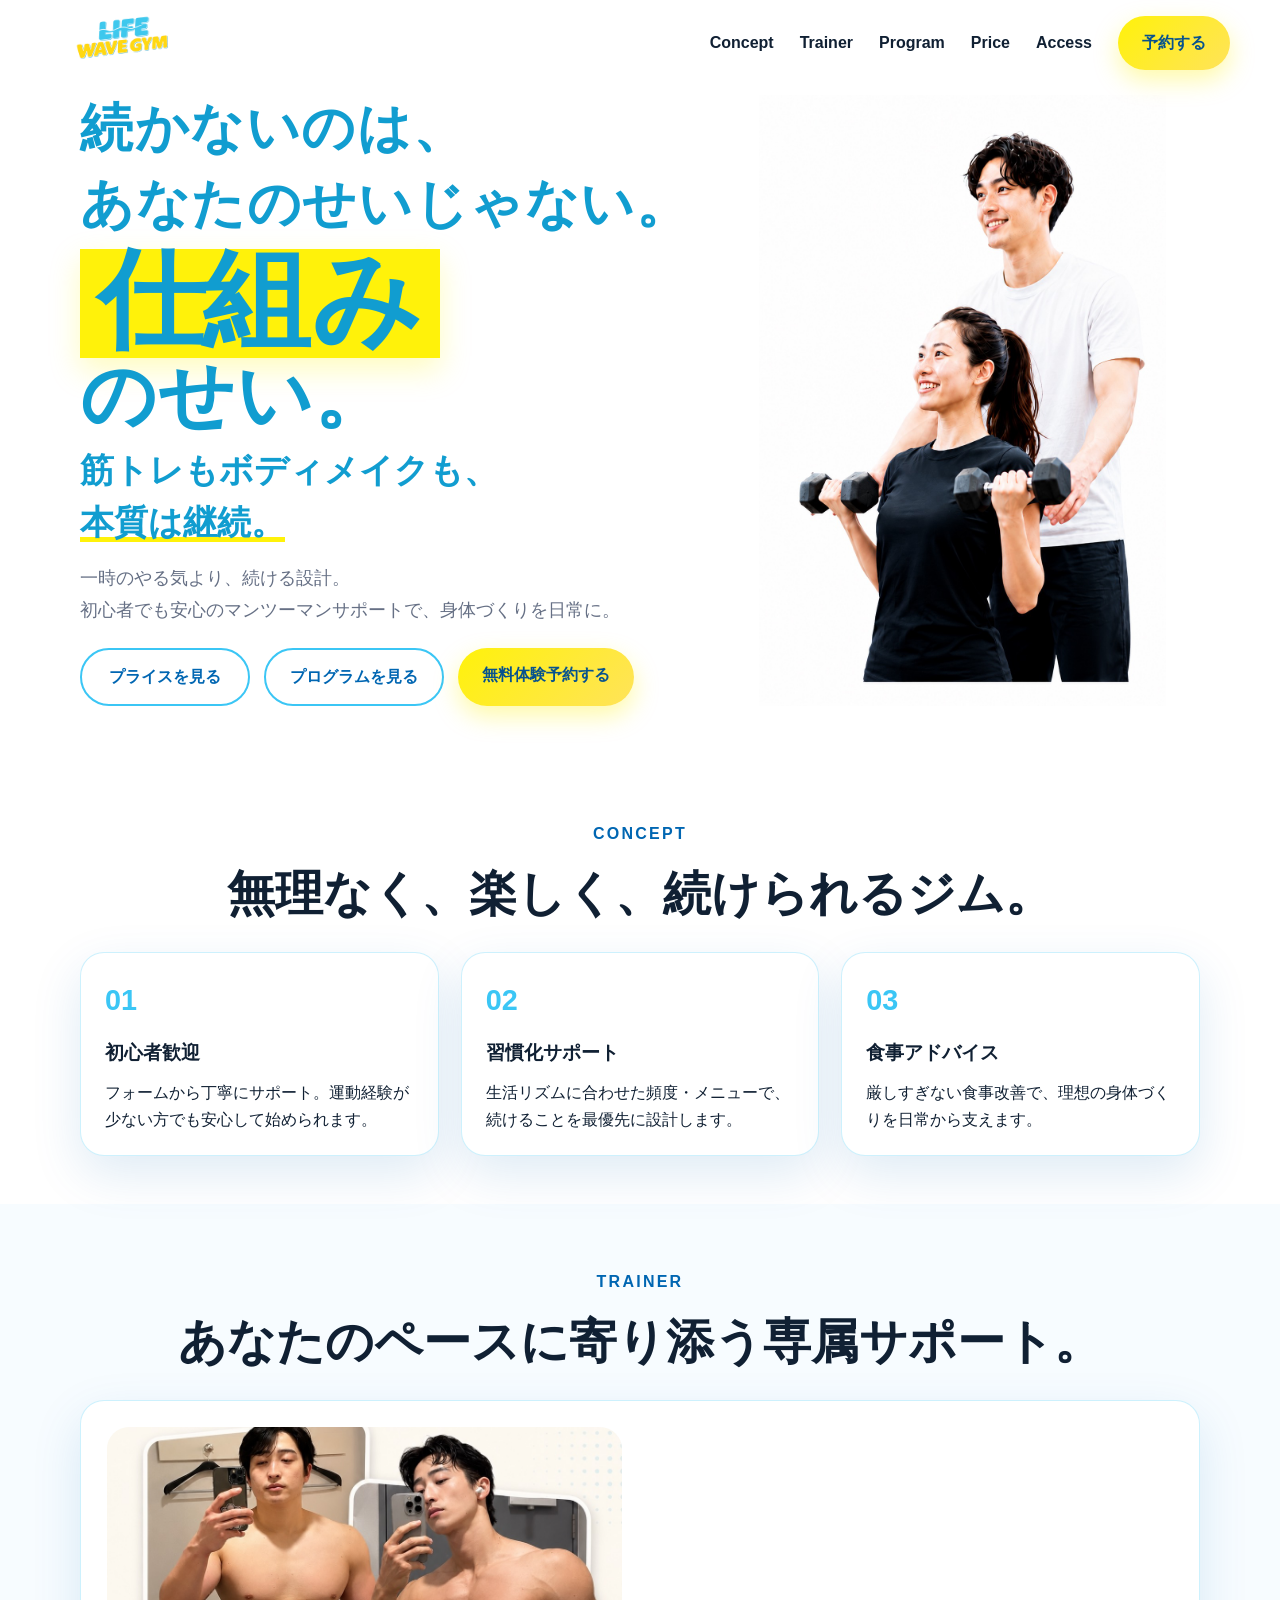
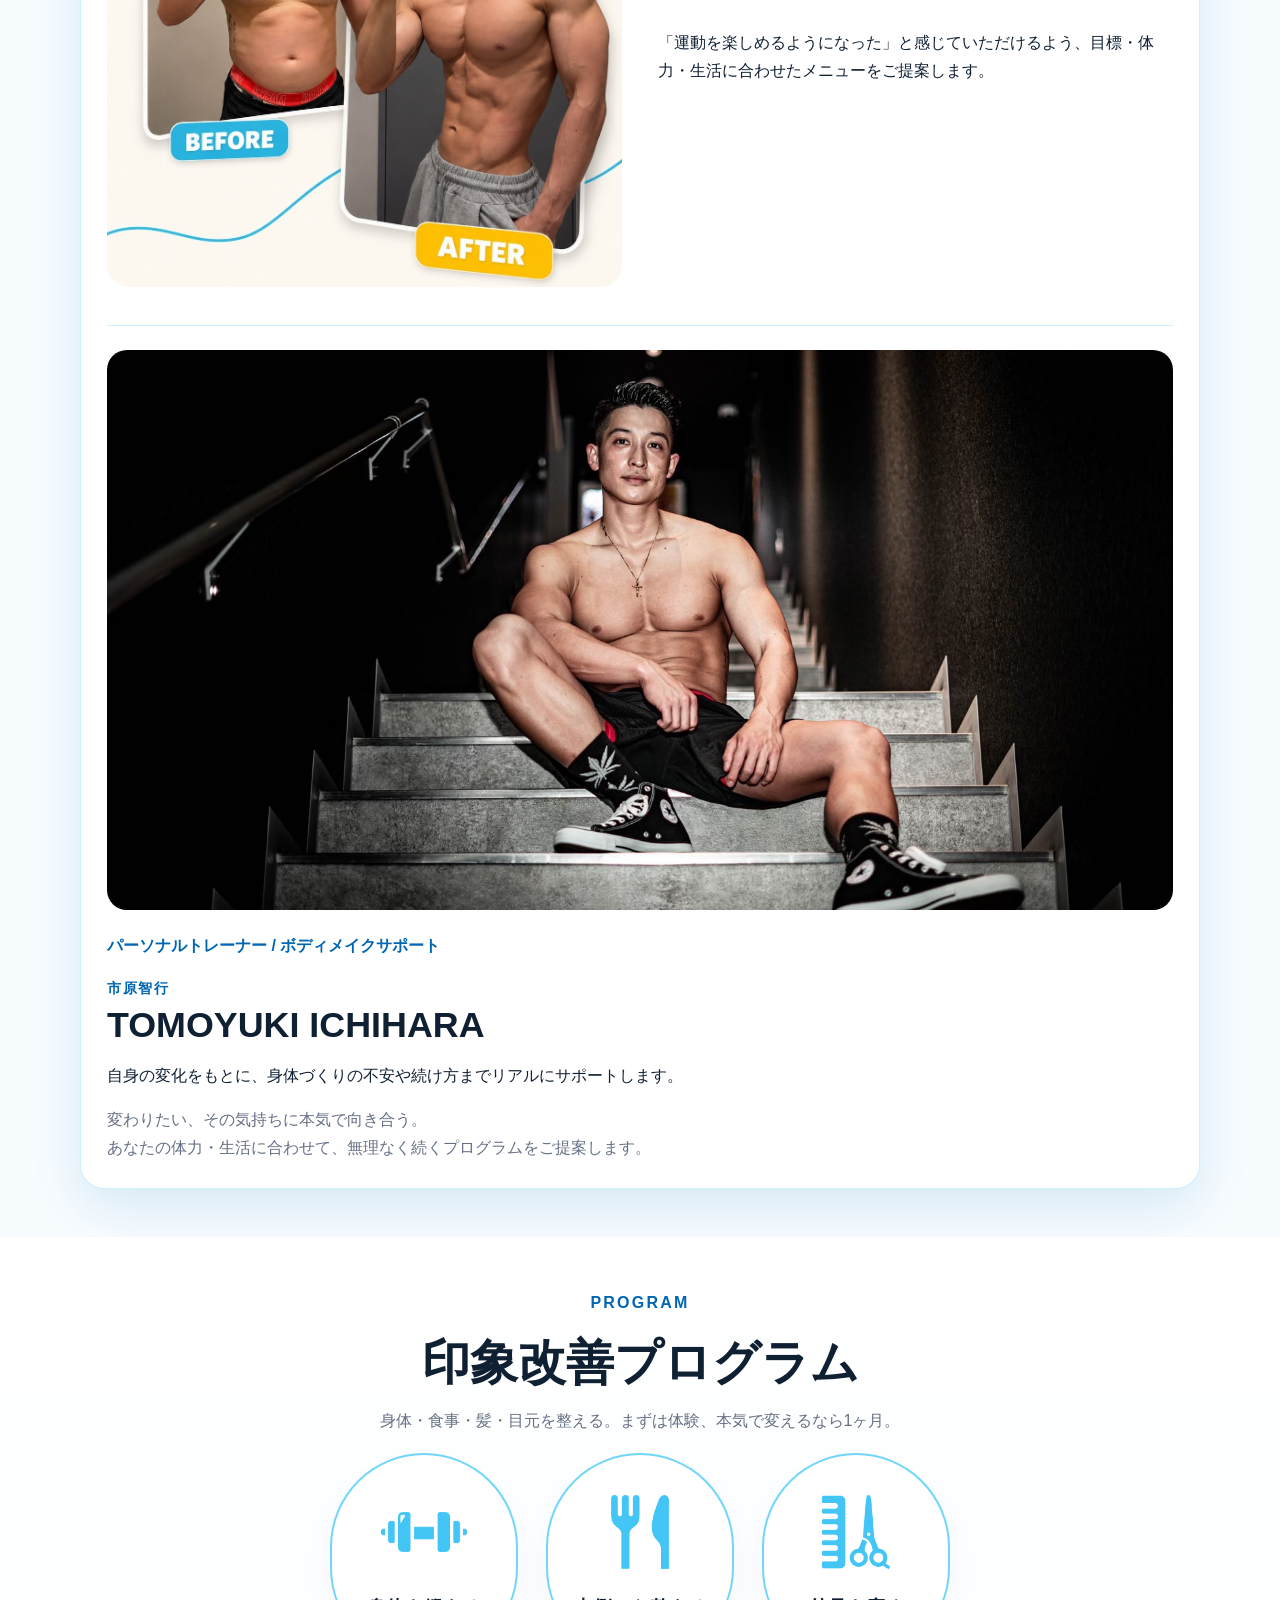
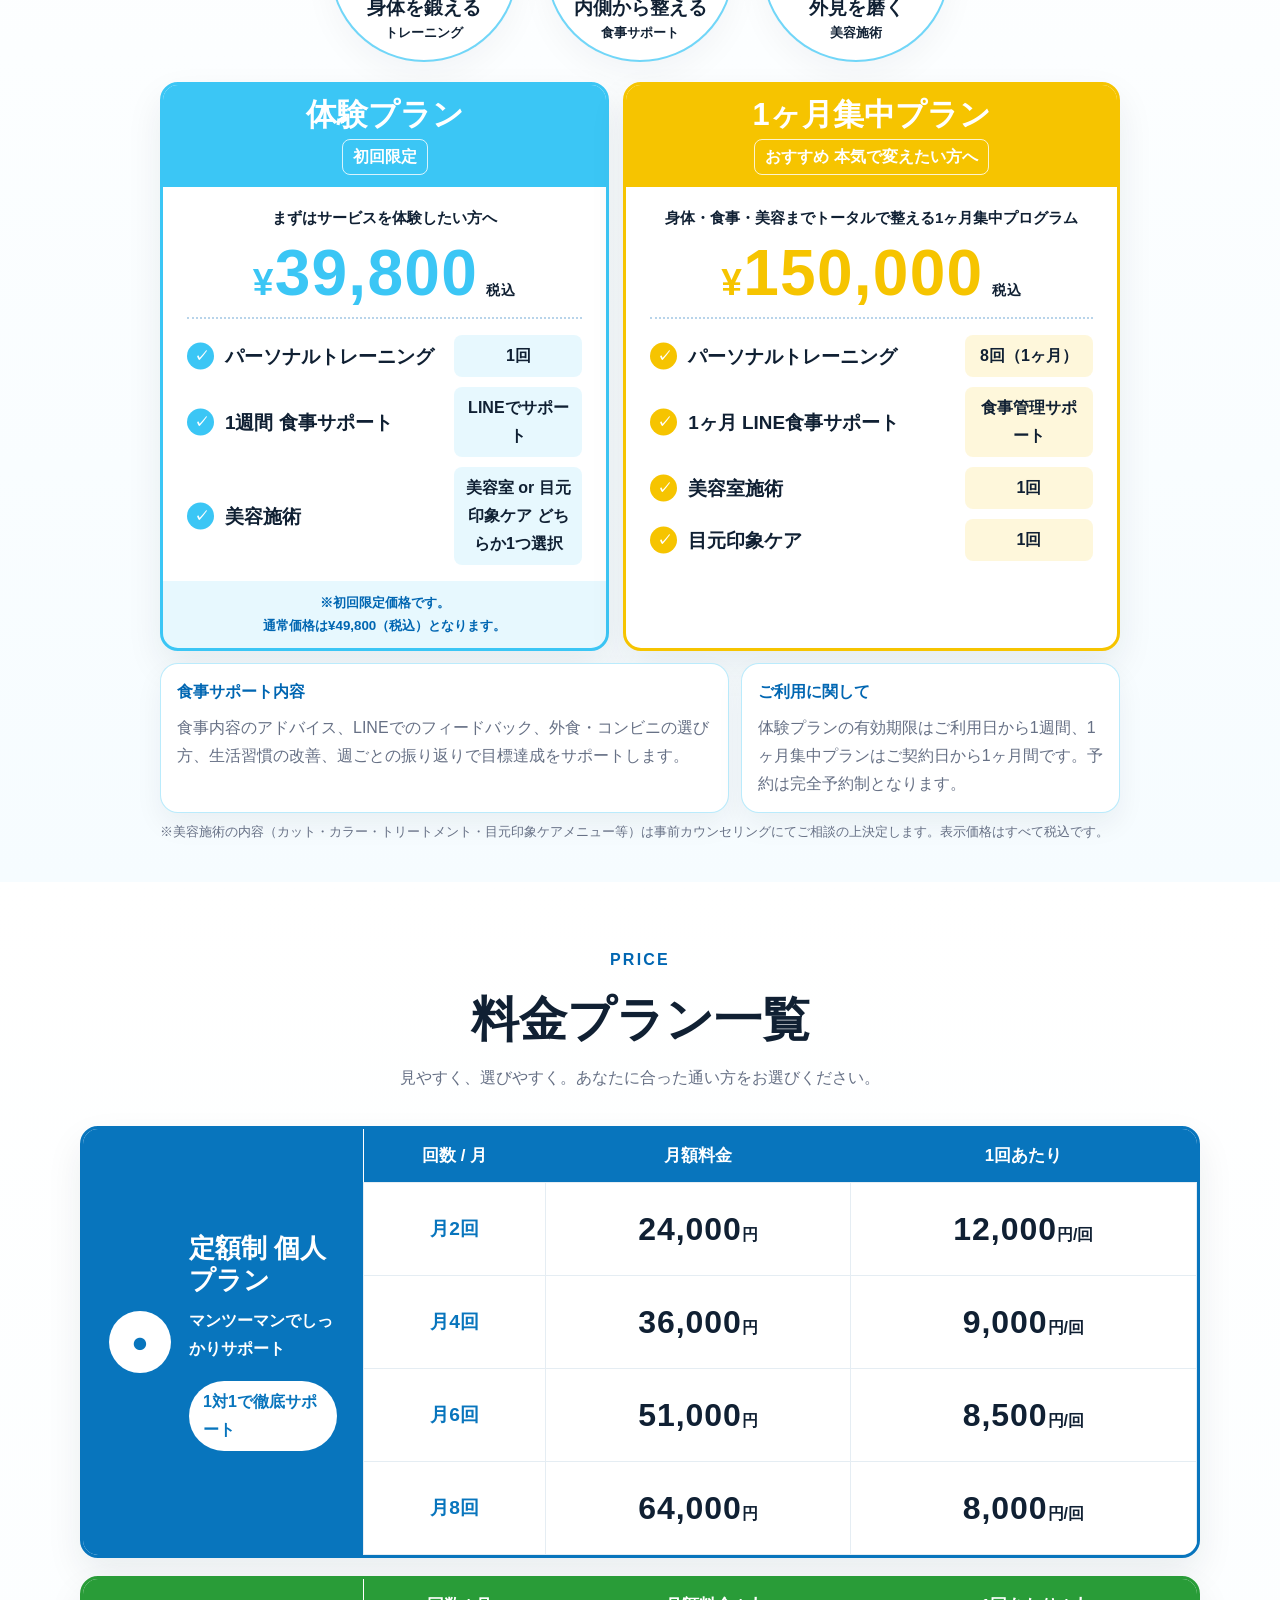
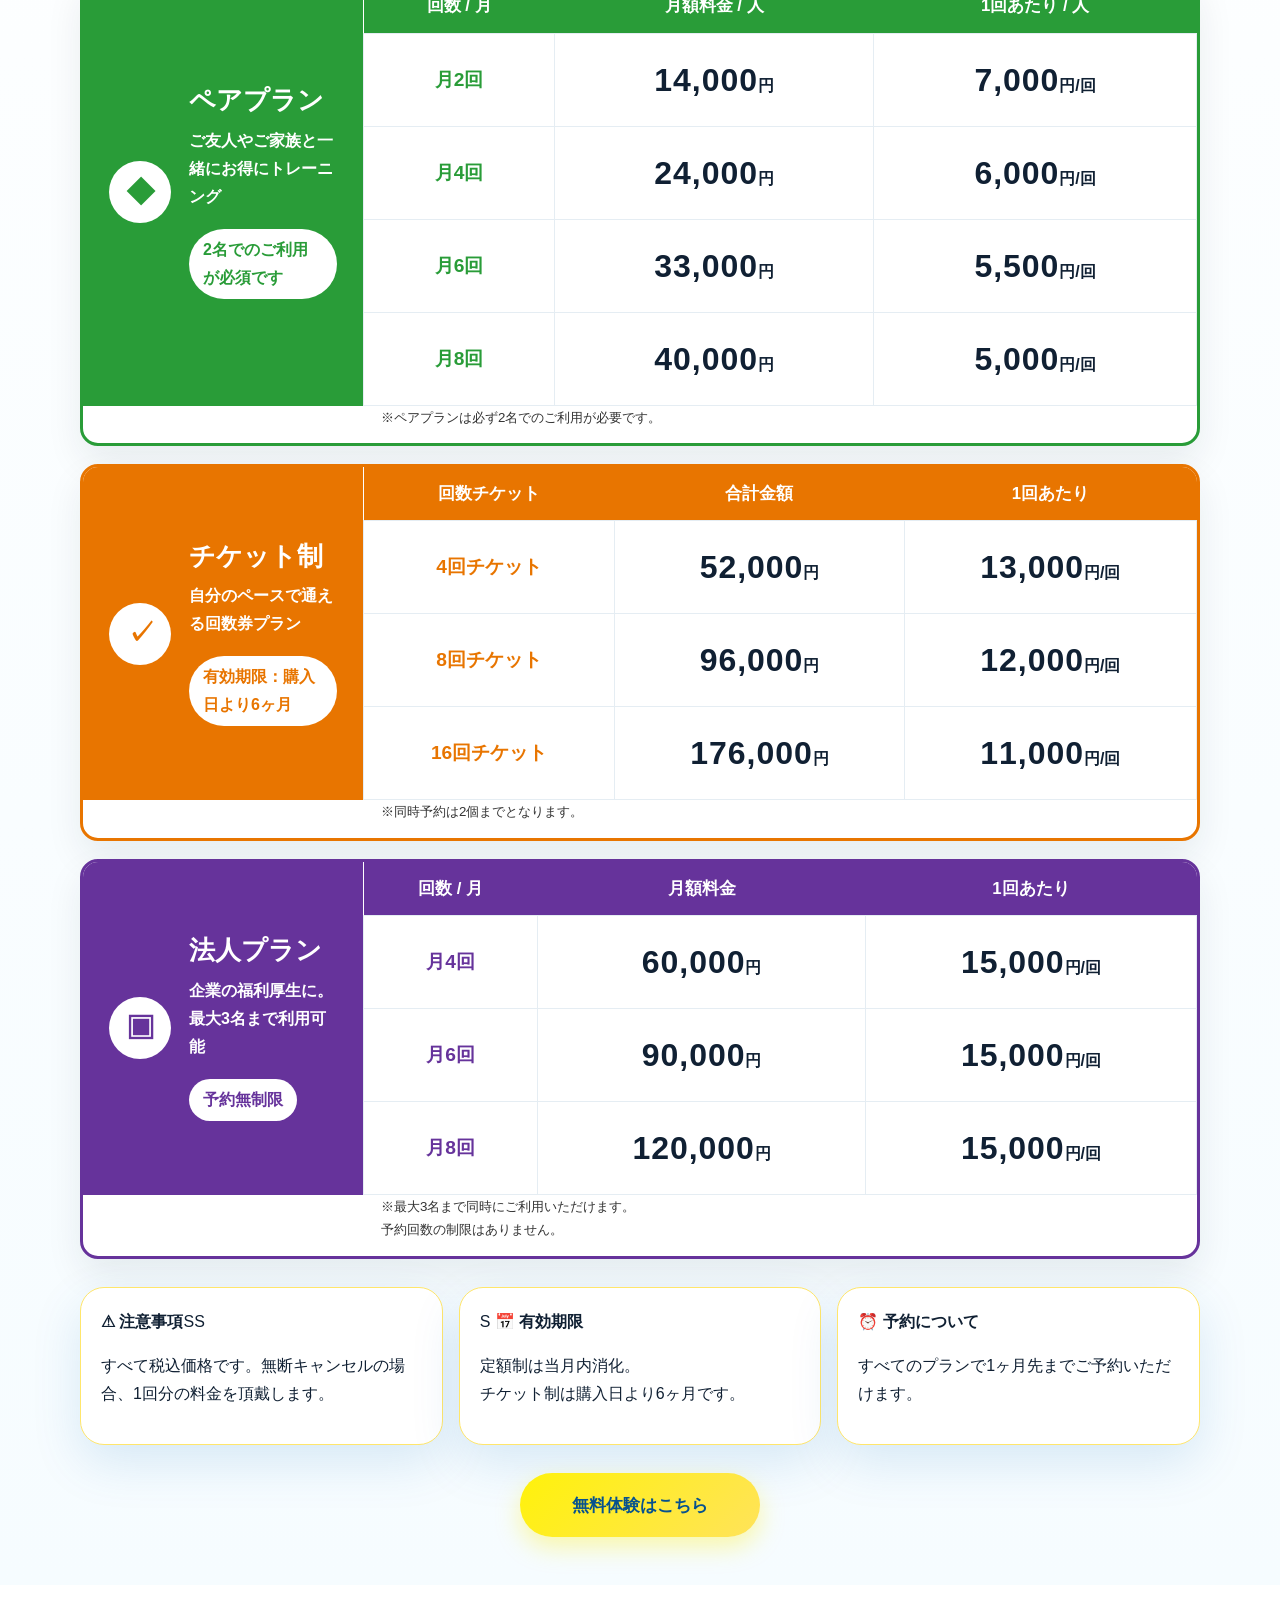
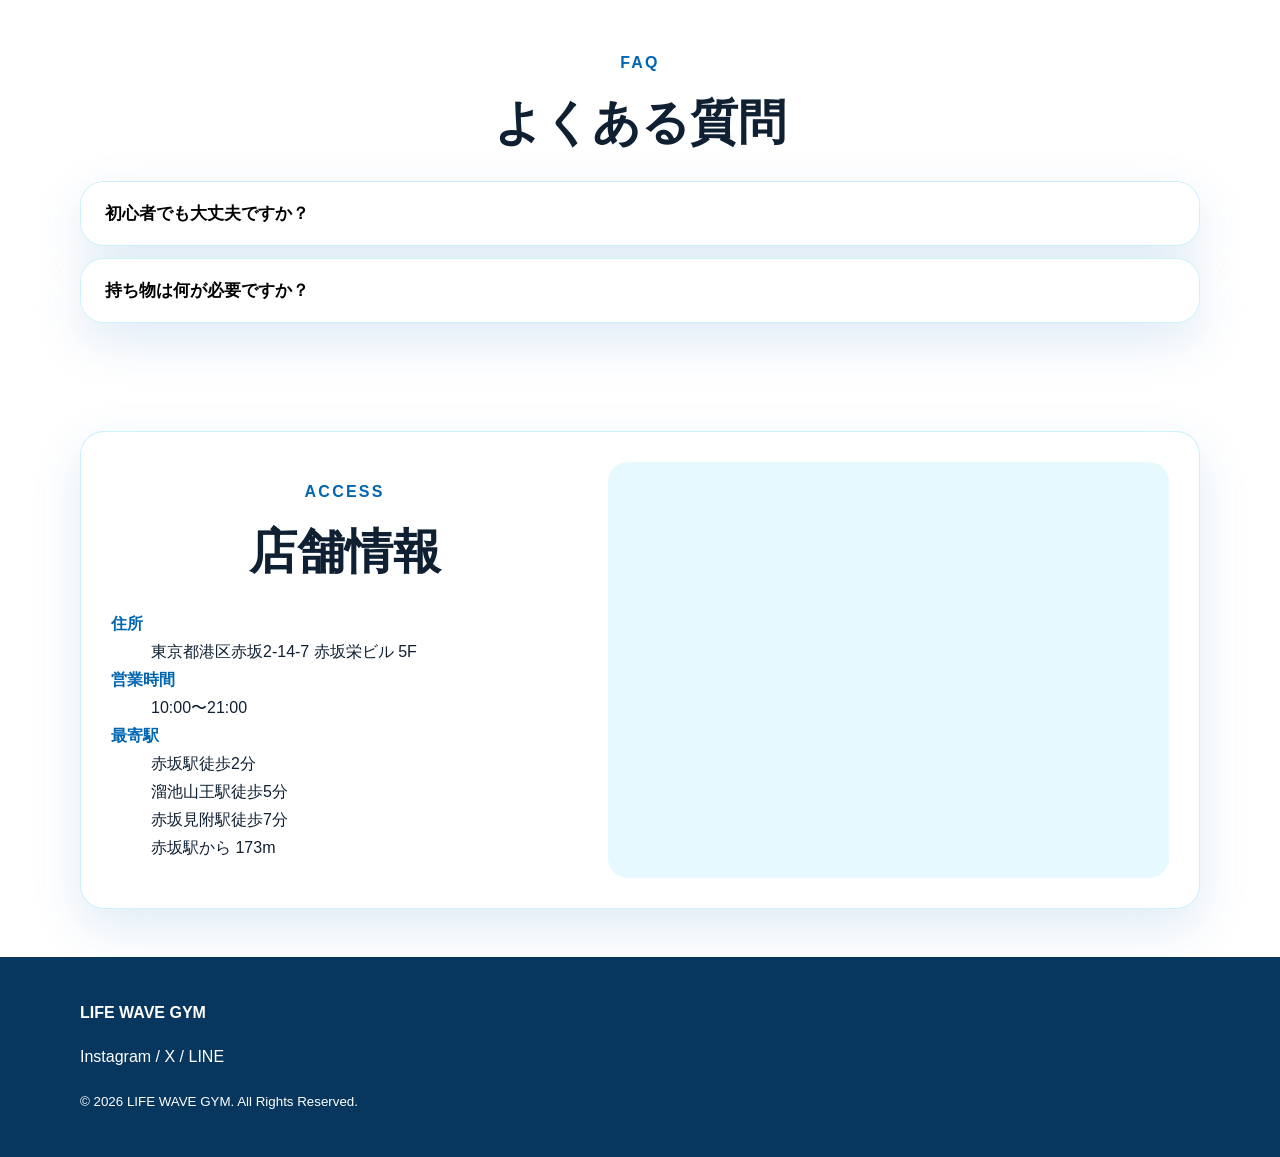
==== index.html @ c65f2ac8 "Add files via upload" ====
<!doctype html>
<html lang="ja">
  <head>
    <meta charset="UTF-8" />
    <meta name="viewport" content="width=device-width, initial-scale=1.0" />
    <title>LIFE WAVE GYM | 赤坂の完全個室パーソナルジム</title>
    <meta
      name="description"
      content="初心者歓迎。習慣化と食事サポートで理想の身体づくりを支える赤坂の完全個室パーソナルジム。"
    />
    <link rel="icon" type="image/png" href="logo1.png?v=2" />
    <link rel="apple-touch-icon" href="logo1.png?v=2" />
    <link rel="stylesheet" href="style.css" />
  </head>
  <body>
    <header class="site-header" id="top">
      <div class="header-inner">
        <a href="#top" class="logo" aria-label="LIFE WAVE GYM トップへ">
          <img src="logo1.png" alt="LIFE WAVE GYM" />
        </a>
        <button
          class="menu-toggle"
          aria-label="メニューを開く"
          aria-expanded="false"
        >
          <span></span><span></span><span></span>
        </button>
        <nav class="global-nav">
          <a href="#concept">Concept</a>
          <a href="#trainer">Trainer</a>
          <a href="#program">Program</a>
          <a href="#price">Price</a>
          <a href="#access">Access</a>
          <a href="#reserve" class="nav-cta">予約する</a>
        </nav>
      </div>
    </header>

    <main>
      <section class="hero section-reveal">
        <div class="container hero-stage">
          <div class="hero-copy">
            <p class="hero-kicker">
              <span>続かないのは、</span><span>あなたのせいじゃない。</span>
            </p>
            <h1 class="hero-message">
              <span class="hero-highlight">仕組み</span>
              <span class="hero-blame">のせい。</span>
            </h1>
            <p class="hero-subcopy">
              <span>筋トレもボディメイクも、</span><span>本質は継続。</span>
            </p>
            <p class="lead">
              一時のやる気より、続ける設計。<br />初心者でも安心のマンツーマンサポートで、身体づくりを日常に。
            </p>
            <div class="hero-actions">
              <a href="#price" class="btn ghost">プライスを見る</a>
              <a href="#program" class="btn ghost">プログラムを見る</a>
              <a href="#reserve" class="btn primary">無料体験予約する</a>
            </div>
          </div>
          <div class="hero-visual">
            <img
              class="hero-person"
              src="hero-trainer.jpg"
              alt="LIFE WAVE GYM トレーニングイメージ"
            />
          </div>
        </div>
      </section>

      <section id="concept" class="section section-reveal">
        <div class="container">
          <p class="section-label">Concept</p>
          <h2>無理なく、楽しく、続けられるジム。</h2>
          <div class="concept-cards">
            <article>
              <span>01</span>
              <h3>初心者歓迎</h3>
              <p>
                フォームから丁寧にサポート。運動経験が少ない方でも安心して始められます。
              </p>
            </article>
            <article>
              <span>02</span>
              <h3>習慣化サポート</h3>
              <p>
                生活リズムに合わせた頻度・メニューで、続けることを最優先に設計します。
              </p>
            </article>
            <article>
              <span>03</span>
              <h3>食事アドバイス</h3>
              <p>
                厳しすぎない食事改善で、理想の身体づくりを日常から支えます。
              </p>
            </article>
          </div>
        </div>
      </section>

      <section id="trainer" class="section section-reveal trainer-section">
        <div class="container">
          <p class="section-label">Trainer</p>
          <h2>あなたのペースに寄り添う専属サポート。</h2>
        </div>
        <div class="container trainer-grid">
          <div class="trainer-image">
            <img src="TOMO1.jpg" alt="TOMOYUKI ICHIHARA ビフォーアフター" />
          </div>
          <div class="trainer-copy">
            <p>
              「運動を楽しめるようになった」と感じていただけるよう、目標・体力・生活に合わせたメニューをご提案します。
            </p>
          </div>
          <div class="trainer-result">
            <div>
              <img src="trainer1.JPG" alt="トレーナー写真" />
              <p class="role">パーソナルトレーナー / ボディメイクサポート</p>
              <p class="trainer-name-ja">市原智行</p>
              <h3>TOMOYUKI ICHIHARA</h3>
              <p>
                自身の変化をもとに、身体づくりの不安や続け方までリアルにサポートします。
              </p>
              <p>
                変わりたい、その気持ちに本気で向き合う。<br />
                あなたの体力・生活に合わせて、無理なく続くプログラムをご提案します。
              </p>
            </div>
          </div>
        </div>
      </section>

      <section id="program" class="section program-section section-reveal">
        <div class="container">
          <p class="section-label">Program</p>
          <h2>印象改善プログラム</h2>
          <p class="price-lead">
            身体・食事・髪・目元を整える。まずは体験、本気で変えるなら1ヶ月。
          </p>

          <div class="program-focus">
            <article>
              <img
                class="dumbbell-icon"
                src="ダンベルのアイコン素材 2.png"
                alt=""
                aria-hidden="true"
              />
              <span>身体を鍛える</span>
              <p>トレーニング</p>
            </article>
            <article>
              <img
                src="フォークとナイフのお食事アイコン素材.png"
                alt=""
                aria-hidden="true"
              />
              <span>内側から整える</span>
              <p>食事サポート</p>
            </article>
            <article>
              <img src="ヘアサロンアイコン2.png" alt="" aria-hidden="true" />
              <span>外見を磨く</span>
              <p>美容施術</p>
            </article>
          </div>

          <div class="program-plans">
            <article class="program-plan trial">
              <div class="program-head">
                <div>
                  <h3>体験プラン</h3>
                  <p>初回限定</p>
                </div>
              </div>
              <div class="program-body">
                <p class="program-copy">まずはサービスを体験したい方へ</p>
                <div class="program-price">
                  <span>¥</span>39,800<small>税込</small>
                </div>
                <div class="program-items">
                  <div><b>パーソナルトレーニング</b><span>1回</span></div>
                  <div>
                    <b>1週間 食事サポート</b><span>LINEでサポート</span>
                  </div>
                  <div>
                    <b>美容施術</b
                    ><span>美容室 or 目元印象ケア どちらか1つ選択</span>
                  </div>
                </div>
              </div>
              <small
                >※初回限定価格です。<br />通常価格は¥49,800（税込）となります。</small
              >
            </article>

            <article class="program-plan intensive">
              <div class="program-head">
                <div>
                  <h3>1ヶ月集中プラン</h3>
                  <p>おすすめ 本気で変えたい方へ</p>
                </div>
              </div>
              <div class="program-body">
                <p class="program-copy">
                  身体・食事・美容までトータルで整える1ヶ月集中プログラム
                </p>
                <div class="program-price">
                  <span>¥</span>150,000<small>税込</small>
                </div>
                <div class="program-items">
                  <div>
                    <b>パーソナルトレーニング</b><span>8回（1ヶ月）</span>
                  </div>
                  <div>
                    <b>1ヶ月 LINE食事サポート</b><span>食事管理サポート</span>
                  </div>
                  <div><b>美容室施術</b><span>1回</span></div>
                  <div><b>目元印象ケア</b><span>1回</span></div>
                </div>
              </div>
            </article>
          </div>

          <div class="program-info">
            <div>
              <b>食事サポート内容</b>
              <p>
                食事内容のアドバイス、LINEでのフィードバック、外食・コンビニの選び方、生活習慣の改善、週ごとの振り返りで目標達成をサポートします。
              </p>
            </div>
            <div>
              <b>ご利用に関して</b>
              <p>
                体験プランの有効期限はご利用日から1週間、1ヶ月集中プランはご契約日から1ヶ月間です。予約は完全予約制となります。
              </p>
            </div>
          </div>
          <p class="program-note">
            ※美容施術の内容（カット・カラー・トリートメント・目元印象ケアメニュー等）は事前カウンセリングにてご相談の上決定します。表示価格はすべて税込です。
          </p>
        </div>
      </section>

      <section id="price" class="section price-section section-reveal">
        <div class="container">
          <p class="section-label">Price</p>
          <h2>料金プラン一覧</h2>
          <p class="price-lead">
            見やすく、選びやすく。あなたに合った通い方をお選びください。
          </p>

          <div class="price-list">
            <article class="plan blue">
              <div class="plan-head">
                <div class="plan-icon">●</div>
                <div>
                  <h3>定額制 個人プラン</h3>
                  <p>マンツーマンでしっかりサポート</p>
                  <span>1対1で徹底サポート</span>
                </div>
              </div>
              <table>
                <thead>
                  <tr>
                    <th>回数 / 月</th>
                    <th>月額料金</th>
                    <th>1回あたり</th>
                  </tr>
                </thead>
                <tbody>
                  <tr>
                    <td>月2回</td>
                    <td><strong>24,000</strong>円</td>
                    <td><strong>12,000</strong>円/回</td>
                  </tr>
                  <tr>
                    <td>月4回</td>
                    <td><strong>36,000</strong>円</td>
                    <td><strong>9,000</strong>円/回</td>
                  </tr>
                  <tr>
                    <td>月6回</td>
                    <td><strong>51,000</strong>円</td>
                    <td><strong>8,500</strong>円/回</td>
                  </tr>
                  <tr>
                    <td>月8回</td>
                    <td><strong>64,000</strong>円</td>
                    <td><strong>8,000</strong>円/回</td>
                  </tr>
                </tbody>
              </table>
            </article>
            <article class="plan green">
              <div class="plan-head">
                <div class="plan-icon">◆</div>
                <div>
                  <h3>ペアプラン</h3>
                  <p>ご友人やご家族と一緒にお得にトレーニング</p>
                  <span>2名でのご利用が必須です</span>
                </div>
              </div>
              <table>
                <thead>
                  <tr>
                    <th>回数 / 月</th>
                    <th>月額料金 / 人</th>
                    <th>1回あたり / 人</th>
                  </tr>
                </thead>
                <tbody>
                  <tr>
                    <td>月2回</td>
                    <td><strong>14,000</strong>円</td>
                    <td><strong>7,000</strong>円/回</td>
                  </tr>
                  <tr>
                    <td>月4回</td>
                    <td><strong>24,000</strong>円</td>
                    <td><strong>6,000</strong>円/回</td>
                  </tr>
                  <tr>
                    <td>月6回</td>
                    <td><strong>33,000</strong>円</td>
                    <td><strong>5,500</strong>円/回</td>
                  </tr>
                  <tr>
                    <td>月8回</td>
                    <td><strong>40,000</strong>円</td>
                    <td><strong>5,000</strong>円/回</td>
                  </tr>
                </tbody>
              </table>
              <small>※ペアプランは必ず2名でのご利用が必要です。</small>
            </article>
            <article class="plan orange">
              <div class="plan-head">
                <div class="plan-icon">✓</div>
                <div>
                  <h3>チケット制</h3>
                  <p>自分のペースで通える回数券プラン</p>
                  <span>有効期限：購入日より6ヶ月</span>
                </div>
              </div>
              <table>
                <thead>
                  <tr>
                    <th>回数チケット</th>
                    <th>合計金額</th>
                    <th>1回あたり</th>
                  </tr>
                </thead>
                <tbody>
                  <tr>
                    <td>4回チケット</td>
                    <td><strong>52,000</strong>円</td>
                    <td><strong>13,000</strong>円/回</td>
                  </tr>
                  <tr>
                    <td>8回チケット</td>
                    <td><strong>96,000</strong>円</td>
                    <td><strong>12,000</strong>円/回</td>
                  </tr>
                  <tr>
                    <td>16回チケット</td>
                    <td><strong>176,000</strong>円</td>
                    <td><strong>11,000</strong>円/回</td>
                  </tr>
                </tbody>
              </table>
              <small>※同時予約は2個までとなります。</small>
            </article>
            <article class="plan purple">
              <div class="plan-head">
                <div class="plan-icon">▣</div>
                <div>
                  <h3>法人プラン</h3>
                  <p>企業の福利厚生に。最大3名まで利用可能</p>
                  <span>予約無制限</span>
                </div>
              </div>
              <table>
                <thead>
                  <tr>
                    <th>回数 / 月</th>
                    <th>月額料金</th>
                    <th>1回あたり</th>
                  </tr>
                </thead>
                <tbody>
                  <tr>
                    <td>月4回</td>
                    <td><strong>60,000</strong>円</td>
                    <td><strong>15,000</strong>円/回</td>
                  </tr>
                  <tr>
                    <td>月6回</td>
                    <td><strong>90,000</strong>円</td>
                    <td><strong>15,000</strong>円/回</td>
                  </tr>
                  <tr>
                    <td>月8回</td>
                    <td><strong>120,000</strong>円</td>
                    <td><strong>15,000</strong>円/回</td>
                  </tr>
                </tbody>
              </table>
              <small>※最大3名まで同時にご利用いただけます。</br>予約回数の制限はありません。</small>
            </article>
          </div>

          <div class="notice-grid">
            <div>
              <b>⚠ 注意事項</b>SS
              <p>
                すべて税込価格です。無断キャンセルの場合、1回分の料金を頂戴します。
              </p>
            </div>
            <div>S
              <b>📅 有効期限</b>
              <p>定額制は当月内消化。<br />チケット制は購入日より6ヶ月です。</p>
            </div>
            <div>
              <b>⏰ 予約について</b>
              <p>すべてのプランで1ヶ月先までご予約いただけます。</p>
            </div>
          </div>
          <div id="reserve" class="center">
            <a href="#access" class="btn primary">無料体験はこちら</a>
          </div>
        </div>
      </section>

      <section class="section faq-section section-reveal">
        <div class="container">
          <p class="section-label">FAQ</p>
          <h2>よくある質問</h2>
          <div class="faq">
            <button>初心者でも大丈夫ですか？</button>
            <div>
              <p>はい。フォームや負荷を一人ひとりに合わせて調整します。</p>
            </div>
          </div>
          <div class="faq">
            <button>持ち物は何が必要ですか？</button>
            <div><p>動きやすい服装、タオル、お飲み物をご用意ください。</p></div>
          </div>
        </div>
      </section>

      <section id="access" class="section section-reveal">
        <div class="container access-grid">
          <div>
            <p class="section-label">Access</p>
            <h2>店舗情報</h2>
            <dl>
              <dt>住所</dt>
              <dd>東京都港区赤坂2-14-7 赤坂栄ビル 5F</dd>
              <dt>営業時間</dt>
              <dd>10:00〜21:00</dd>
              <dt>最寄駅</dt>
              <dd>赤坂駅徒歩2分</dd>
              <dd>溜池山王駅徒歩5分</dd>
              <dd>赤坂見附駅徒歩7分</dd>
              <dd>赤坂駅から 173m</dd>
            </dl>
          </div>
          <div class="map-placeholder">
            <iframe src="https://www.google.com/maps/embed?pb=!1m18!1m12!1m3!1d751.5767515831155!2d139.7375887352862!3d35.67226301967648!2m3!1f0!2f0!3f0!3m2!1i1024!2i768!4f13.1!3m3!1m2!1s0x60188b86dc31ec11%3A0x131687f2ec29ad5c!2z44CSMTA3LTAwNTIg5p2x5Lqs6YO95riv5Yy66LWk5Z2C77yS5LiB55uu77yR77yUIOi1pOWdguaghOODk-ODqyA1Zg!5e0!3m2!1sja!2sjp!4v1779012416733!5m2!1sja!2sjp" width="600" height="450" style="border:0;" allowfullscreen="" loading="lazy" referrerpolicy="no-referrer-when-downgrade" title="LIFE WAVE GYM Google Map"></iframe>
          </div>
        </div>
      </section>
    </main>

    <a href="#reserve" class="fixed-reserve">予約する</a>
    <footer>
      <div class="container">
        <strong>LIFE WAVE GYM</strong>
        <p>Instagram / X / LINE</p>
        <small>© 2026 LIFE WAVE GYM. All Rights Reserved.</small>
      </div>
    </footer>
    <script src="script.js"></script>
  </body>
</html>
---- style.css ----
:root {
  --blue: #3bc6f5;
  --deep: #0066b2;
  --yellow: #fff20a;
  --text: #102033;
  --muted: #667085;
  --bg: #f7fcff;
  --radius: 24px;
  --shadow: 0 18px 50px rgba(0, 102, 178, .13);
}

* {
  box-sizing: border-box;
}

html {
  scroll-behavior: smooth;
}

body {
  margin: 0;
  font-family: -apple-system, BlinkMacSystemFont, "Segoe UI", sans-serif;
  color: var(--text);
  background: #fff;
  line-height: 1.75;
}

a {
  color: inherit;
  text-decoration: none;
}

img {
  max-width: 100%;
  display: block;
}

.container {
  width: min(1120px, 92%);
  margin: auto;
}

.site-header {
  position: sticky;
  top: 0;
  z-index: 50;
  background: rgba(255, 255, 255, .88);
  backdrop-filter: blur(16px);
  transition: .3s;
}

.site-header.scrolled {
  box-shadow: 0 10px 30px rgba(16, 32, 51, .12);
}

.header-inner {
  height: 86px;
  width: min(1180px, 94%);
  margin: auto;
  display: flex;
  align-items: center;
  justify-content: space-between;
}

.logo img {
  width: 150px;
  height: 300px;
  object-fit: contain;
}

.global-nav {
  display: flex;
  gap: 26px;
  align-items: center;
  font-weight: 800;
}

.nav-cta,
.btn {
  border-radius: 999px;
  padding: 13px 24px;
  font-weight: 900;
}

.nav-cta,
.btn.primary {
  background: linear-gradient(135deg, var(--yellow), #ffe35a);
  color: #07528e;
  box-shadow: 0 10px 25px rgba(255, 242, 10, .35);
}

.btn.ghost {
  border: 2px solid var(--blue);
  color: var(--deep);
  background: #fff;
}

.menu-toggle {
  display: none;
  background: none;
  border: 0;
  width: 42px;
}

.menu-toggle span {
  display: block;
  height: 3px;
  background: var(--deep);
  margin: 7px 0;
  border-radius: 3px;
}

.hero {
  position: relative;
  overflow: hidden;
  min-height: calc(84svh - 86px);
  padding: clamp(4px, 1vh, 14px) 0 clamp(6px, 1.2vh, 16px);
  background: #fff;
}

.hero-stage {
  position: relative;
  display: grid;
  align-items: center;
  min-height: min(420px, calc(84svh - 126px));
}

.hero-copy {
  position: relative;
  z-index: 3;
  width: min(860px, 72%);
}

.hero-visual {
  position: absolute;
  inset: 0 max(-8vw, -96px) 0 auto;
  z-index: 1;
  display: grid;
  align-self: stretch;
  place-items: center;
  width: min(52vw, 720px);
  min-height: 100%;
  pointer-events: none;
}

.hero-person {
  width: 100%;
  height: 100%;
  min-height: min(410px, calc(84svh - 126px));
  object-fit: contain;
  object-position: center;
  border-radius: 0 0 0 90px;
  filter: none;
  opacity: 0;
  transform: translateX(28px) scale(1.02);
  animation: heroPhotoIn 1.05s cubic-bezier(.16, 1, .3, 1) .2s forwards;
}

.hero-kicker {
  display: grid;
  gap: .18em;
  margin: 0 0 12px;
  color: #119dd0;
  font-size: clamp(2.25rem, 4.15vw, 4.55rem);
  line-height: 1.25;
  font-weight: 900;
  letter-spacing: .03em;
}

.hero-kicker span,
.hero-message > span,
.hero-subcopy span,
.hero .lead,
.hero-actions {
  opacity: 0;
  transform: translateY(24px);
  animation: textFloatIn .72s cubic-bezier(.16, 1, .3, 1) forwards;
}

.hero-kicker span:nth-child(1) {
  animation-delay: .08s;
}

.hero-kicker span:nth-child(2) {
  animation-delay: .22s;
  white-space: nowrap;
}

.hero-message {
  display: grid;
  gap: .04em;
  margin: 0 0 18px;
  color: #119dd0;
  font-size: clamp(4.4rem, 8.4vw, 9rem);
  line-height: .9;
  font-weight: 900;
  letter-spacing: .01em;
}

.hero-message > span {
  display: block;
}

.hero-message > span:nth-child(1) {
  animation-delay: .38s;
}

.hero-message > span:nth-child(2) {
  animation-delay: .52s;
}

.hero-blame {
  font-size: .7em;
}

.hero-highlight {
  width: max-content;
  padding: .02em .16em .09em;
  background: var(--yellow);
  transform: skewX(-4deg) translateY(24px);
  box-shadow: 0 12px 28px rgba(255, 242, 10, .26);
  animation-name: highlightFloatIn;
}

.hero-highlight::first-letter {
  letter-spacing: -.03em;
}

.hero-subcopy {
  display: grid;
  gap: .18em;
  margin: 0 0 16px;
  color: #119dd0;
  font-size: clamp(1.45rem, 2.65vw, 2.25rem);
  line-height: 1.35;
  font-weight: 900;
}

.hero-subcopy span:nth-child(1) {
  animation-delay: .66s;
}

.hero-subcopy span:nth-child(2) {
  animation-delay: .78s;
  text-decoration: underline;
  text-decoration-color: var(--yellow);
  text-decoration-thickness: .14em;
  text-underline-offset: .08em;
}

.eyebrow,
.section-label {
  font-weight: 900;
  color: var(--deep);
  letter-spacing: .14em;
  text-transform: uppercase;
}

.hero .eyebrow {
  margin: 0 0 10px;
  color: var(--deep);
  text-shadow: none;
}

.hero h1:not(.hero-message) {
  font-size: clamp(34px, 3.2vw, 46px);
  line-height: 1.12;
  margin: 10px 0 20px;
}

.lead {
  font-size: 1.15rem;
  color: var(--muted);
}

.hero .lead {
  width: min(660px, 100%);
  margin: 0;
  color: var(--muted);
  text-shadow: none;
  animation-delay: .9s;
}

.hero-actions {
  display: flex;
  gap: 14px;
  flex-wrap: wrap;
  margin-top: 22px;
  animation-delay: 1s;
}

.hero-actions .btn {
  min-width: 170px;
  text-align: center;
}

.section {
  padding: 48px 0;
}

.section h2 {
  font-size: clamp(30px, 4vw, 48px);
  line-height: 1.25;
  margin: 8px 0 28px;
}

.concept-cards {
  display: grid;
  grid-template-columns: repeat(3, 1fr);
  gap: 22px;
}

.concept-cards article,
.trainer-grid,
.notice-grid > div,
.faq,
.access-grid {
  background: #fff;
  border: 1px solid rgba(59, 198, 245, .25);
  border-radius: var(--radius);
  box-shadow: var(--shadow);
}

.concept-cards article {
  padding: 22px 24px;
}

.concept-cards span {
  color: var(--blue);
  font-weight: 900;
  font-size: 1.8rem;
}

.concept-cards h3 {
  margin: 12px 0 10px;
}

.concept-cards p {
  margin: 0;
  line-height: 1.65;
}

.trainer-section {
  background: var(--bg);
}

.trainer-section > .container:first-child {
  margin-bottom: 18px;
}

.trainer-grid {
  display: grid;
  grid-template-columns: 1fr 1fr;
  gap: 36px;
  align-items: center;
  padding: 26px;
}

.trainer-image img {
  border-radius: 22px;
  width: 100%;
  height: 460px;
  object-fit: cover;
}

.trainer-copy h3 {
  margin: 4px 0 0;
  font-size: clamp(2rem, 4.4vw, 3.8rem);
  line-height: 1.02;
  letter-spacing: .02em;
}

.trainer-result {
  grid-column: 1 / -1;
  display: block;
  margin-top: 2px;
  padding-top: 24px;
  border-top: 1px solid rgba(59, 198, 245, .25);
}

.trainer-result h3 {
  margin: 4px 0 10px;
  font-size: clamp(1.45rem, 2.8vw, 2.25rem);
  line-height: 1.15;
}

.trainer-name-ja {
  margin: 0 0 4px;
  color: var(--deep);
  font-size: .9rem;
  font-weight: 900;
  letter-spacing: .12em;
}

.trainer-result p:last-child {
  margin-bottom: 0;
  color: var(--muted);
}

.trainer-result img {
  width: 100%;
  max-height: 560px;
  object-fit: cover;
  object-position: center;
  border-radius: 20px;
  margin-bottom: 22px;
}

.role {
  font-weight: 800;
  color: var(--deep);
}

.price-section,
.program-section {
  background: linear-gradient(180deg, #fff, #f6fcff);
}

.program-section {
  padding: 36px 0 38px;
}

.price-lead {
  text-align: center;
  color: var(--muted);
  margin-top: -14px;
}

.price-section .section-label,
.price-section h2,
.program-section .section-label,
.program-section h2 {
  text-align: center;
}

#concept .section-label,
#concept h2,
.trainer-section > .container:first-child .section-label,
.trainer-section > .container:first-child h2,
.faq-section .section-label,
.faq-section h2,
#access .section-label,
#access h2 {
  text-align: center;
}

.program-focus {
  display: grid;
  grid-template-columns: repeat(3, 1fr);
  gap: 28px;
  margin: 18px auto 20px;
  max-width: 620px;
}

.program-focus article {
  aspect-ratio: .9 / 1;
  display: grid;
  grid-template-rows: 1fr auto auto;
  place-items: center;
  align-content: center;
  gap: 6px;
  text-align: center;
  padding: 18px 14px;
  border: 2px solid rgba(59, 198, 245, .72);
  border-radius: 999px;
  background: #fff;
  box-shadow: 0 14px 32px rgba(16, 32, 51, .04);
}

.program-focus img {
  width: clamp(54px, 5.8vw, 74px);
  height: clamp(54px, 5.8vw, 74px);
  object-fit: contain;
}

.program-focus .dumbbell-icon {
  width: clamp(64px, 6.7vw, 86px);
  height: clamp(64px, 6.7vw, 86px);
}

.program-focus span {
  color: var(--text);
  font-size: clamp(.98rem, 1.45vw, 1.18rem);
  font-weight: 900;
  line-height: 1.2;
}

.program-focus p {
  margin: 0;
  color: var(--text);
  font-size: clamp(.76rem, .98vw, .88rem);
  font-weight: 800;
  line-height: 1.35;
}

.program-plans {
  display: grid;
  grid-template-columns: .95fr 1.05fr;
  gap: 14px;
  align-items: stretch;
  max-width: 960px;
  margin: 0 auto;
}

.program-plan {
  --program: var(--blue);
  --program-soft: rgba(59, 198, 245, .12);
  overflow: hidden;
  border: 3px solid var(--program);
  border-radius: 18px;
  background: #fff;
  box-shadow: 0 16px 36px rgba(16, 32, 51, .08);
}

.program-plan.intensive {
  --program: #f6c400;
  --program-soft: rgba(246, 196, 0, .14);
}

.program-head {
  min-height: 62px;
  display: flex;
  align-items: center;
  justify-content: center;
  padding: 12px 18px;
  background: var(--program);
  color: #fff;
  text-align: center;
}

.program-head h3 {
  margin: 0;
  font-size: clamp(1.5rem, 2.4vw, 2rem);
  line-height: 1.15;
}

.program-head p {
  display: inline-block;
  margin: 6px 0 0;
  padding: 3px 10px;
  border: 1px solid rgba(255, 255, 255, .8);
  border-radius: 8px;
  font-weight: 900;
}

.program-body {
  padding: 18px 24px 16px;
}

.program-copy {
  margin: 0 0 10px;
  text-align: center;
  font-size: .95rem;
  font-weight: 900;
}

.program-price {
  margin: 0 auto 16px;
  padding-bottom: 12px;
  border-bottom: 2px dotted rgba(0, 102, 178, .28);
  color: var(--program);
  text-align: center;
  font-size: clamp(2.5rem, 5vw, 4rem);
  line-height: 1;
  font-weight: 900;
  letter-spacing: .02em;
}

.program-price span {
  font-size: .58em;
}

.program-price small {
  margin-left: 8px;
  color: var(--text);
  font-size: .22em;
}

.program-items {
  display: grid;
  gap: 10px;
}

.program-items div {
  display: grid;
  grid-template-columns: 1fr minmax(128px, .38fr);
  gap: 12px;
  align-items: center;
}

.program-items b {
  position: relative;
  padding-left: 38px;
  font-size: clamp(.95rem, 1.55vw, 1.18rem);
}

.program-items b::before {
  content: "✓";
  position: absolute;
  left: 0;
  top: 50%;
  width: 27px;
  height: 27px;
  border-radius: 50%;
  background: var(--program);
  color: #fff;
  display: grid;
  place-items: center;
  font-size: .9rem;
  transform: translateY(-50%);
}

.program-items span {
  display: block;
  padding: 7px 10px;
  border-radius: 8px;
  background: var(--program-soft);
  text-align: center;
  font-weight: 900;
}

.program-plan > small {
  display: block;
  padding: 10px 16px;
  background: var(--program-soft);
  color: var(--deep);
  text-align: center;
  font-weight: 800;
}

.program-info {
  display: grid;
  grid-template-columns: 1.35fr .9fr;
  gap: 12px;
  max-width: 960px;
  margin: 12px auto 0;
}

.program-info > div {
  padding: 14px 16px;
  border: 1px solid rgba(59, 198, 245, .35);
  border-radius: 18px;
  background: #fff;
  box-shadow: 0 12px 28px rgba(16, 32, 51, .06);
}

.program-info b {
  color: var(--deep);
  font-size: .98rem;
}

.program-info p,
.program-note {
  margin: 8px 0 0;
  color: var(--muted);
}

.program-note {
  max-width: 960px;
  margin-inline: auto;
  font-size: .82rem;
}

.price-list {
  display: grid;
  gap: 18px;
  margin-top: 34px;
}

.plan {
  display: grid;
  grid-template-columns: 280px 1fr;
  overflow: hidden;
  border: 3px solid var(--plan);
  border-radius: 18px;
  background: #fff;
  box-shadow: 0 16px 36px rgba(16, 32, 51, .08);
}

.plan-head {
  background: var(--plan);
  color: #fff;
  padding: 26px;
  display: flex;
  gap: 18px;
  align-items: center;
}

.plan h3 {
  font-size: 1.65rem;
  line-height: 1.2;
  margin: 0 0 10px;
}

.plan p {
  margin: 0;
  font-weight: 800;
}

.plan span {
  display: inline-block;
  margin-top: 18px;
  background: #fff;
  color: var(--plan);
  padding: 7px 14px;
  border-radius: 999px;
  font-weight: 900;
}

.plan-icon {
  width: 62px;
  height: 62px;
  border-radius: 50%;
  background: #fff;
  color: var(--plan);
  display: grid;
  place-items: center;
  font-weight: 900;
  font-size: 1.8rem;
  flex: 0 0 auto;
}

.plan table {
  width: 100%;
  border-collapse: collapse;
}

.plan th {
  background: var(--plan);
  color: #fff;
  padding: 12px;
  font-size: 1.05rem;
}

.plan td {
  padding: 18px 14px;
  text-align: center;
  border: 1px solid #e5edf3;
  font-weight: 900;
}

.plan td:first-child {
  color: var(--plan);
  font-size: 1.2rem;
}

.plan strong {
  font-size: clamp(1.45rem, 3vw, 2rem);
  letter-spacing: .03em;
}

.plan small {
  grid-column: 2;
  display: block;
  padding: 0 18px 14px;
  color: #333;
}

.blue {
  --plan: #0875bd;
}

.green {
  --plan: #299c38;
}

.orange {
  --plan: #e87500;
}

.purple {
  --plan: #66339b;
}

.notice-grid {
  display: grid;
  grid-template-columns: repeat(3, 1fr);
  gap: 16px;
  margin: 28px 0;
}

.notice-grid > div {
  padding: 20px;
  border-color: #ffe66b;
}

.center {
  text-align: center;
}

#reserve .btn {
  display: inline-flex;
  align-items: center;
  justify-content: center;
  min-width: 240px;
  padding: 17px 34px;
  font-size: 1.08rem;
}

.faq-section {
  background: #fff;
}

.faq {
  margin: 12px 0;
  overflow: hidden;
}

.faq button {
  width: 100%;
  padding: 20px 24px;
  background: #fff;
  border: 0;
  text-align: left;
  font-weight: 900;
  font-size: 1.05rem;
  cursor: pointer;
}

.faq div {
  display: none;
  padding: 0 24px 20px;
}

.faq.open div {
  display: block;
}

.access-grid {
  display: grid;
  grid-template-columns: 1fr 1.2fr;
  gap: 30px;
  padding: 30px;
}

.access-grid dt {
  font-weight: 900;
  color: var(--deep);
}

.map-placeholder {
  min-height: 320px;
  border-radius: 20px;
  overflow: hidden;
  background: #e6f9ff;
}

.map-placeholder iframe {
  width: 100%;
  height: 100%;
  min-height: 320px;
  display: block;
}

.fixed-reserve {
  position: fixed;
  right: 22px;
  bottom: 22px;
  z-index: 60;
  width: 110px;
  height: 110px;
  display: none;
  place-items: center;
  background: linear-gradient(135deg, var(--blue), var(--deep));
  color: #fff;
  border: 0;
  border-radius: 50%;
  padding: 0;
  font-weight: 900;
  box-shadow: 0 14px 30px rgba(0, 102, 178, .18);
}

footer {
  padding: 42px 0;
  background: #07375e;
  color: #fff;
}

.section-reveal {
  opacity: 0;
  transform: translateY(32px);
  transition: .75s ease;
}

.section-reveal.is-visible {
  opacity: 1;
  transform: none;
}

@keyframes logoRise {
  to {
    opacity: 1;
    transform: translateY(0) scale(1);
  }
}

@keyframes letterRise {
  to {
    opacity: 1;
    transform: translateY(0) scale(1);
  }
}

@keyframes textFloatIn {
  to {
    opacity: 1;
    transform: translateY(0);
  }
}

@keyframes highlightFloatIn {
  to {
    opacity: 1;
    transform: skewX(-4deg) translateY(0);
  }
}

@keyframes heroPhotoIn {
  to {
    opacity: 1;
    transform: translateX(0) scale(1);
  }
}

@media (prefers-reduced-motion: reduce) {
  html {
    scroll-behavior: auto;
  }

  *,
  *::before,
  *::after {
    animation-duration: .01ms !important;
    animation-iteration-count: 1 !important;
    transition-duration: .01ms !important;
  }
}

@media (max-width: 860px) {
  .header-inner {
    height: 76px;
  }

  .global-nav {
    position: fixed;
    inset: 76px 0 auto 0;
    background: #fff;
    display: none;
    flex-direction: column;
    padding: 28px;
    box-shadow: 0 20px 40px rgba(16, 32, 51, .12);
  }

  .global-nav.open {
    display: flex;
  }

  .menu-toggle {
    display: block;
  }

  .hero {
    min-height: auto;
    padding: 14px 0 56px;
    background: #fff;
  }

  .hero-stage {
    min-height: 486px;
  }

  .hero-copy {
    position: relative;
    z-index: 3;
    width: 100%;
    padding: 10px 0 0;
    min-height: 486px;
    align-items: flex-start;
  }

  .hero-visual {
    position: absolute;
    inset: 46px -18% auto auto;
    z-index: 1;
    width: 78%;
    height: calc(100% - 116px);
    min-height: 0;
    margin-right: 0;
    opacity: .86;
  }

  .hero-person {
    width: 100%;
    height: 100%;
    min-height: 0;
    border-radius: 0;
    object-position: center;
  }

  .hero-kicker {
    font-size: clamp(1.28rem, 6.2vw, 2rem);
  }

  .hero-kicker span:nth-child(2) {
    white-space: normal;
  }

  .hero-message {
    font-size: clamp(2.85rem, 13.6vw, 4.7rem);
  }

  .hero-subcopy {
    font-size: clamp(.98rem, 4.5vw, 1.35rem);
  }

  .hero .lead {
    width: min(240px, 58%);
    font-size: .78rem;
    line-height: 1.65;
  }

  .hero-copy {
    text-align: left;
  }

  .section h2 {
    font-size: clamp(16px, 4.3vw, 22px);
    white-space: nowrap;
  }

  .price-lead {
    font-size: clamp(10px, 2.55vw, 12px);
    white-space: nowrap;
    line-height: 1.45;
  }

  .hero-actions {
    position: absolute;
    left: 0;
    right: 0;
    bottom: -58px;
    width: 100%;
    margin-top: 0;
    display: grid;
    grid-template-columns: repeat(2, minmax(0, 1fr));
  }

  .hero-actions .btn.primary {
    grid-column: 1 / -1;
  }

  .hero-actions .btn {
    min-width: 0;
    padding-inline: 10px;
    text-align: center;
  }

  .concept-cards,
  .trainer-grid,
  .trainer-result,
  .program-plans,
  .program-info,
  .notice-grid,
  .access-grid {
    grid-template-columns: 1fr;
  }

  .program-focus {
    grid-template-columns: repeat(3, 1fr);
    gap: 8px;
    max-width: none;
  }

  .program-section {
    padding: 30px 0 28px;
  }

  .program-focus article {
    min-width: 0;
    padding: 14px 7px;
    border-width: 1.5px;
  }

  .program-focus img {
    width: 50px;
    height: 50px;
  }

  .program-focus .dumbbell-icon {
    width: 58px;
    height: 58px;
  }

  .program-focus span {
    font-size: clamp(.72rem, 3vw, .92rem);
  }

  .program-focus p {
    font-size: clamp(.64rem, 2.5vw, .78rem);
  }

  .program-body {
    padding: 22px 18px 18px;
  }

  .program-plans,
  .program-plan {
    width: 100%;
  }

  .program-items div {
    grid-template-columns: 1fr;
    gap: 8px;
  }

  .program-items b {
    padding-left: 42px;
  }

  .plan {
    grid-template-columns: 1fr;
    width: 100%;
  }

  .plan small {
    grid-column: 1;
  }

  .plan-head {
    align-items: flex-start;
  }

  .plan-head p {
    font-size: clamp(.76rem, 3vw, .9rem);
    line-height: 1.35;
    white-space: nowrap;
  }

  .trainer-image img {
    height: auto;
  }

  .trainer-result {
    grid-column: auto;
    padding: 22px 0 0;
  }

  .trainer-result .role {
    font-size: clamp(.78rem, 3vw, .9rem);
    white-space: nowrap;
  }

  .trainer-result img {
    max-height: none;
  }

  .logo img {
    width: 150px;
    height: 300px;
    object-fit: contain;
  }

  .fixed-reserve {
    display: grid;
    right: 14px;
    bottom: 14px;
    width: 78px;
    height: 78px;
    padding: 0;
    font-size: .78rem;
  }

  .plan th,
  .plan td {
    font-size: clamp(.58rem, 2.35vw, .74rem);
    padding: 10px 3px;
    white-space: nowrap;
  }

  .plan td:first-child {
    font-size: clamp(.78rem, 3.4vw, 1rem);
  }

  .plan strong {
    font-size: clamp(.86rem, 3.75vw, 1.12rem);
  }

  .plan table {
    width: calc(100% + 2px);
    margin-left: -1px;
    table-layout: fixed;
  }

  .plan th:nth-child(1),
  .plan td:nth-child(1) {
    width: 34%;
  }

  .plan th:nth-child(2),
  .plan td:nth-child(2) {
    width: 33%;
  }

  .plan th:nth-child(3),
  .plan td:nth-child(3) {
    width: 33%;
  }

  .plan th:first-child,
  .plan td:first-child {
    border-left: 0;
  }

  .plan th:last-child,
  .plan td:last-child {
    border-right: 0;
  }
}
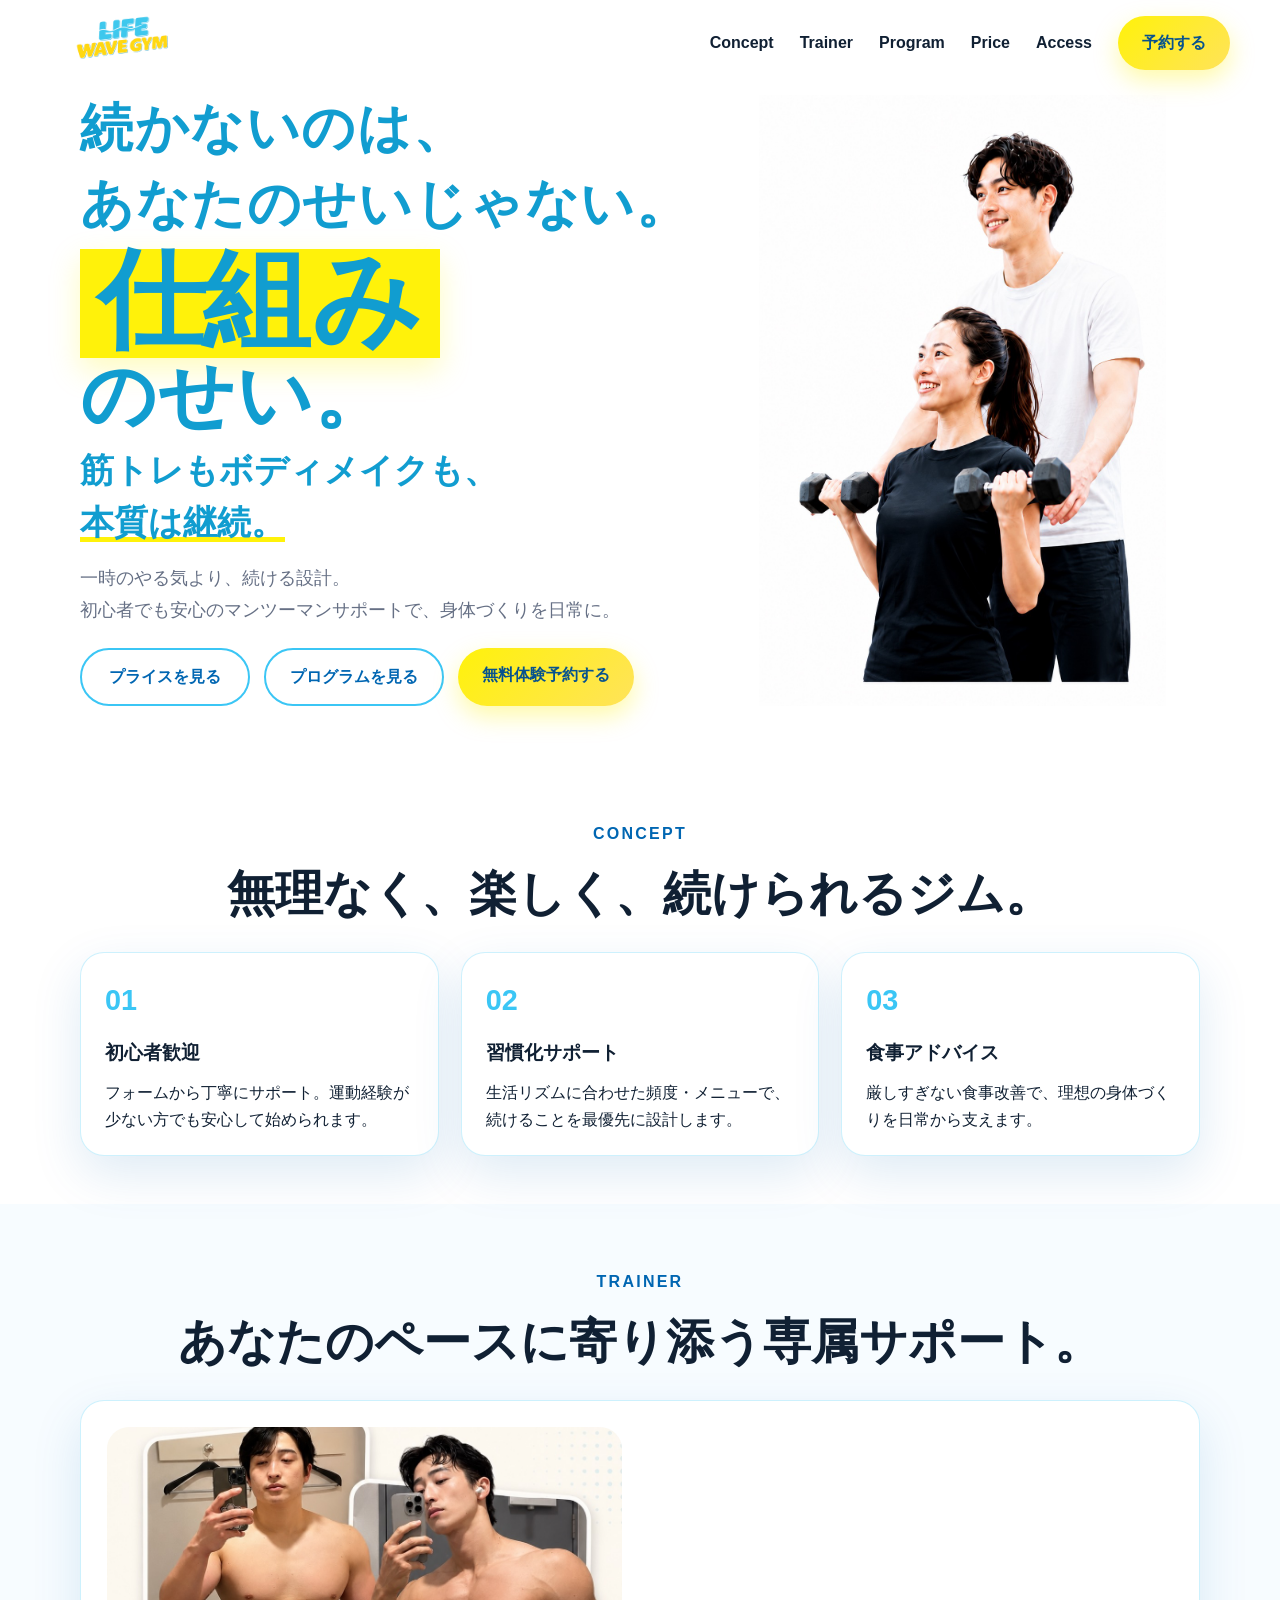
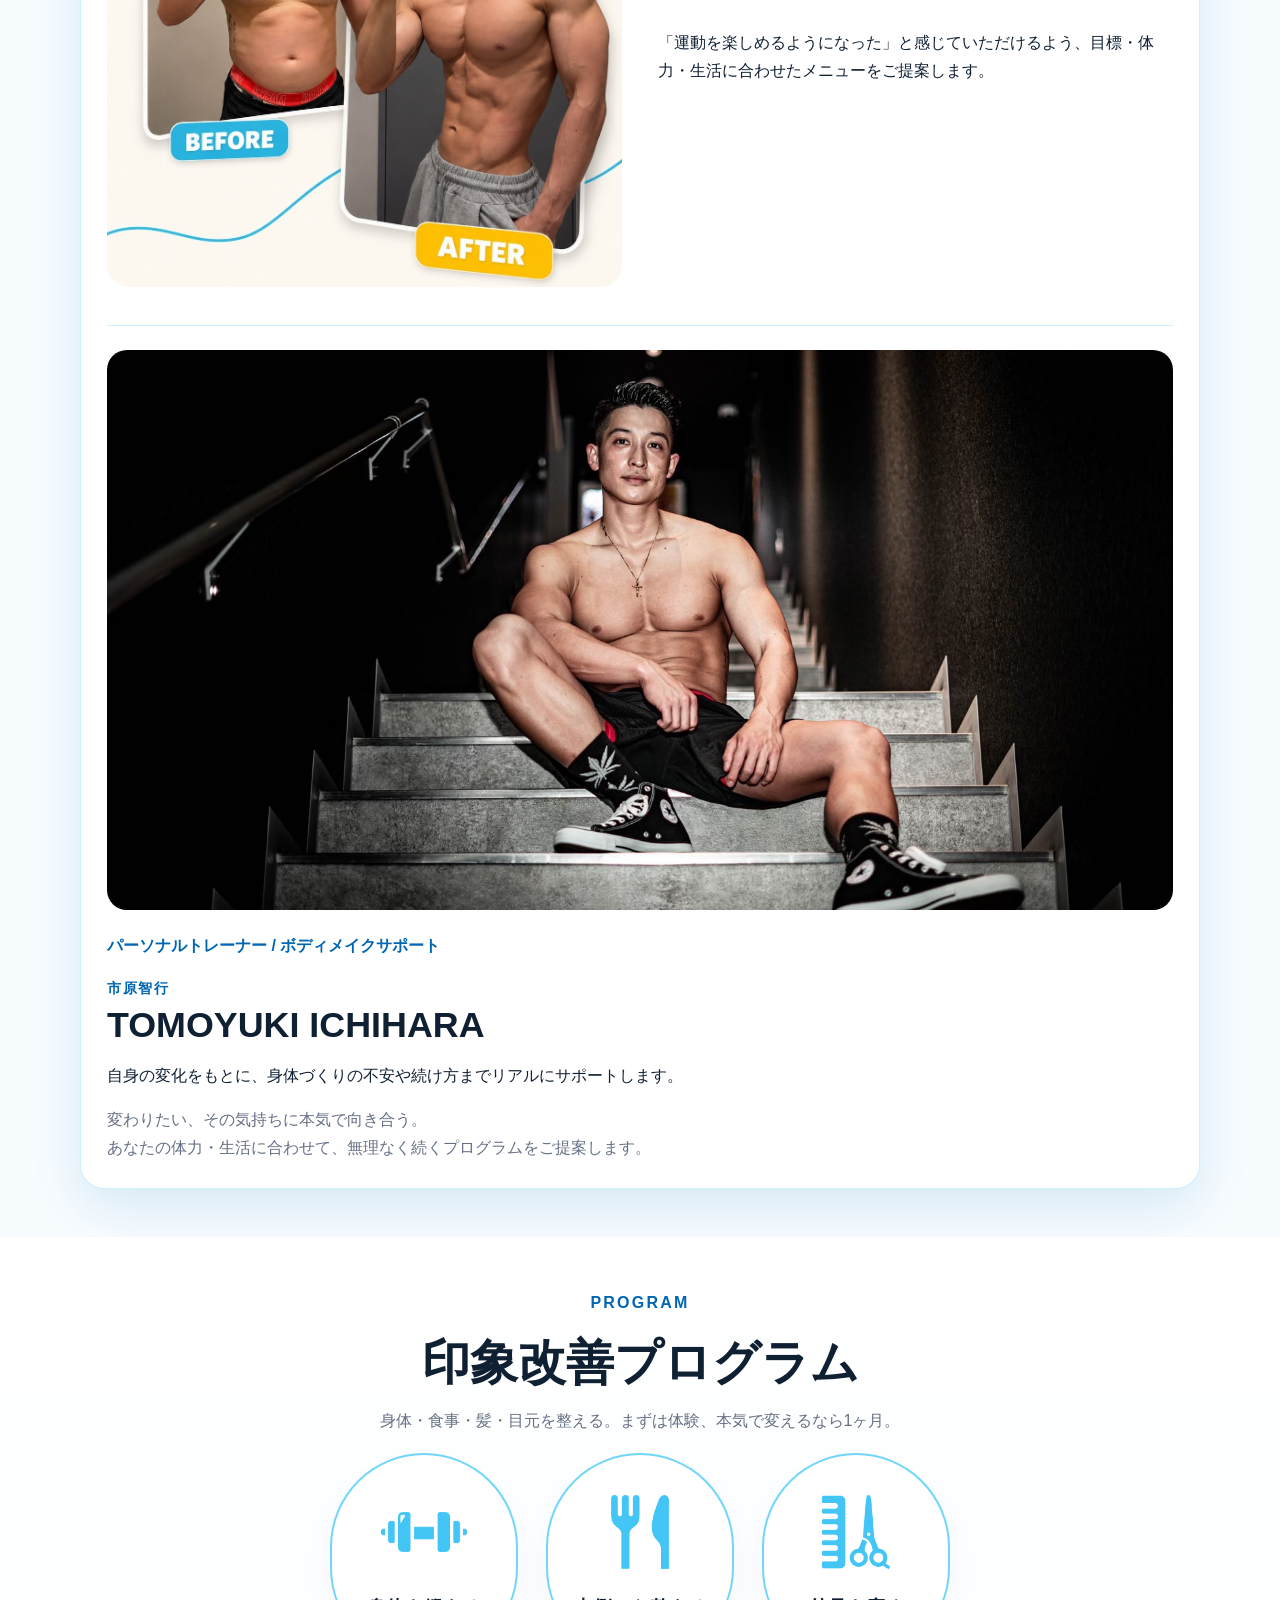
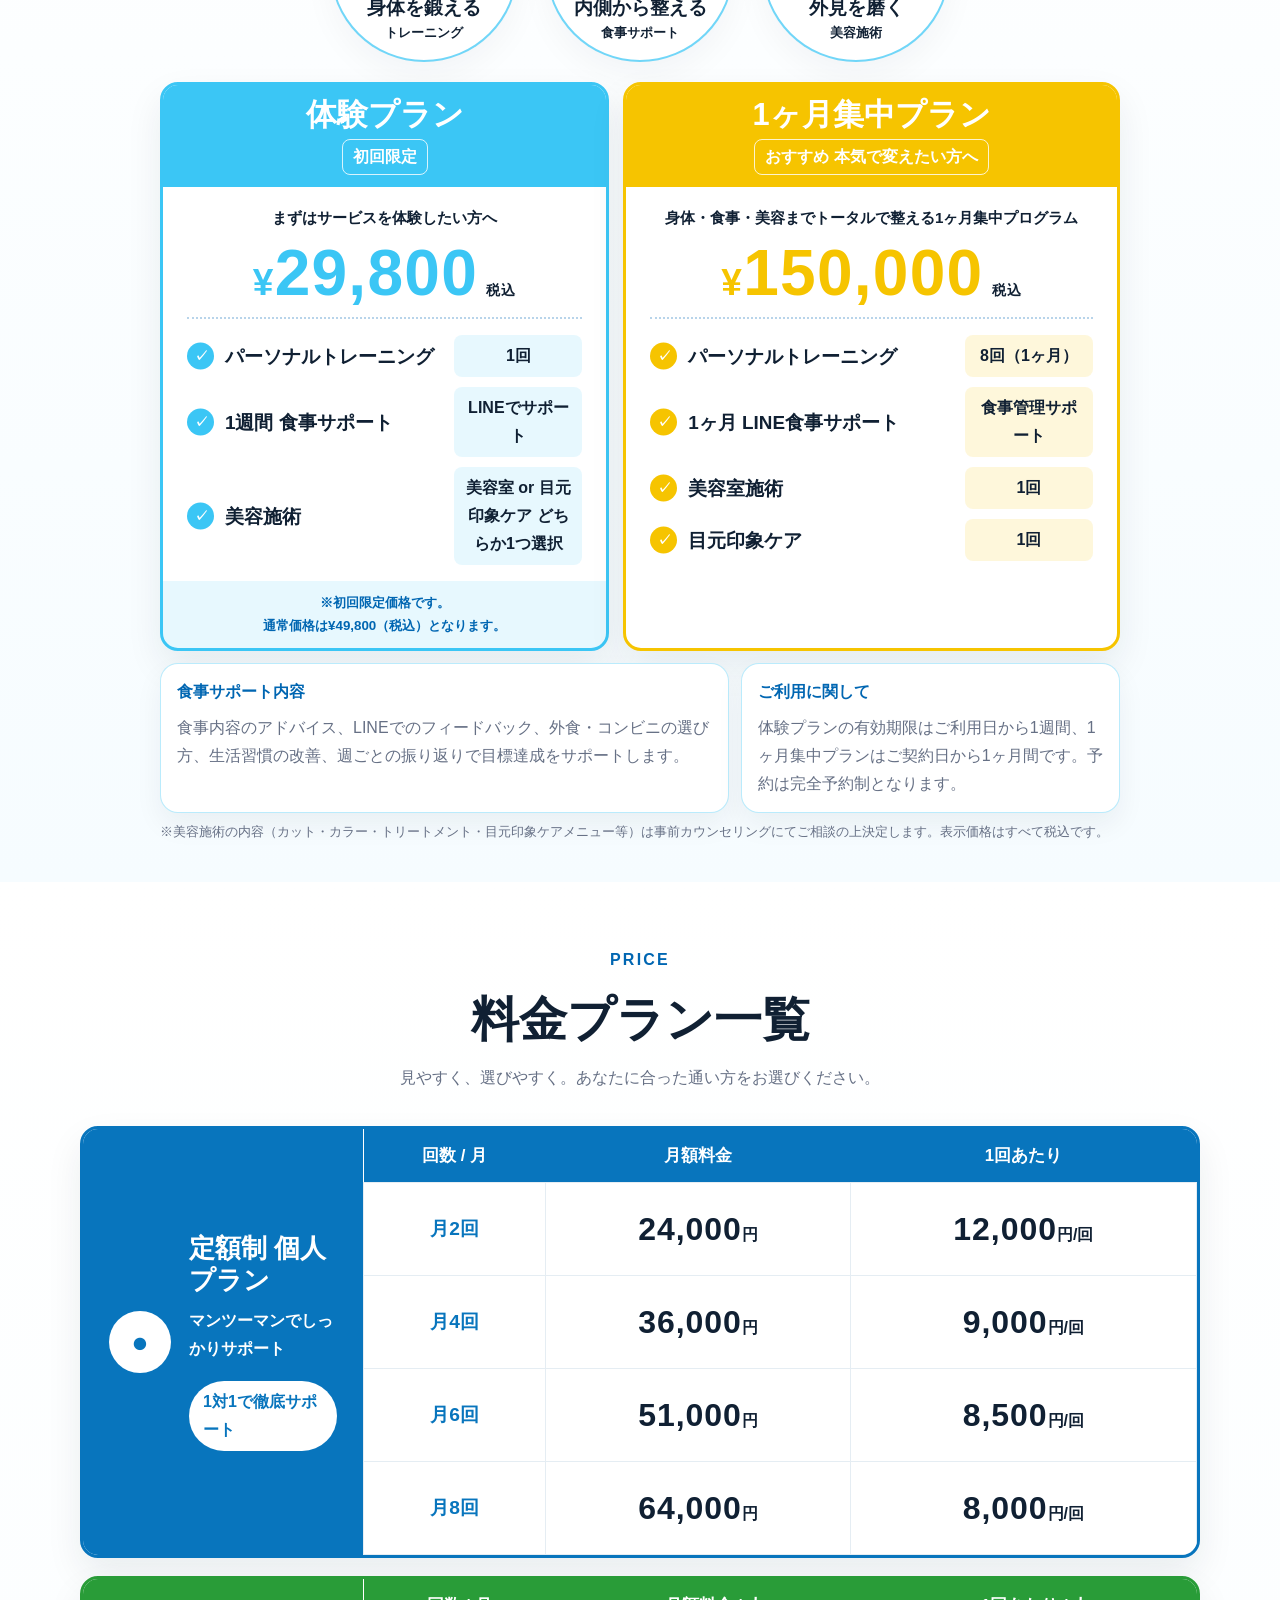
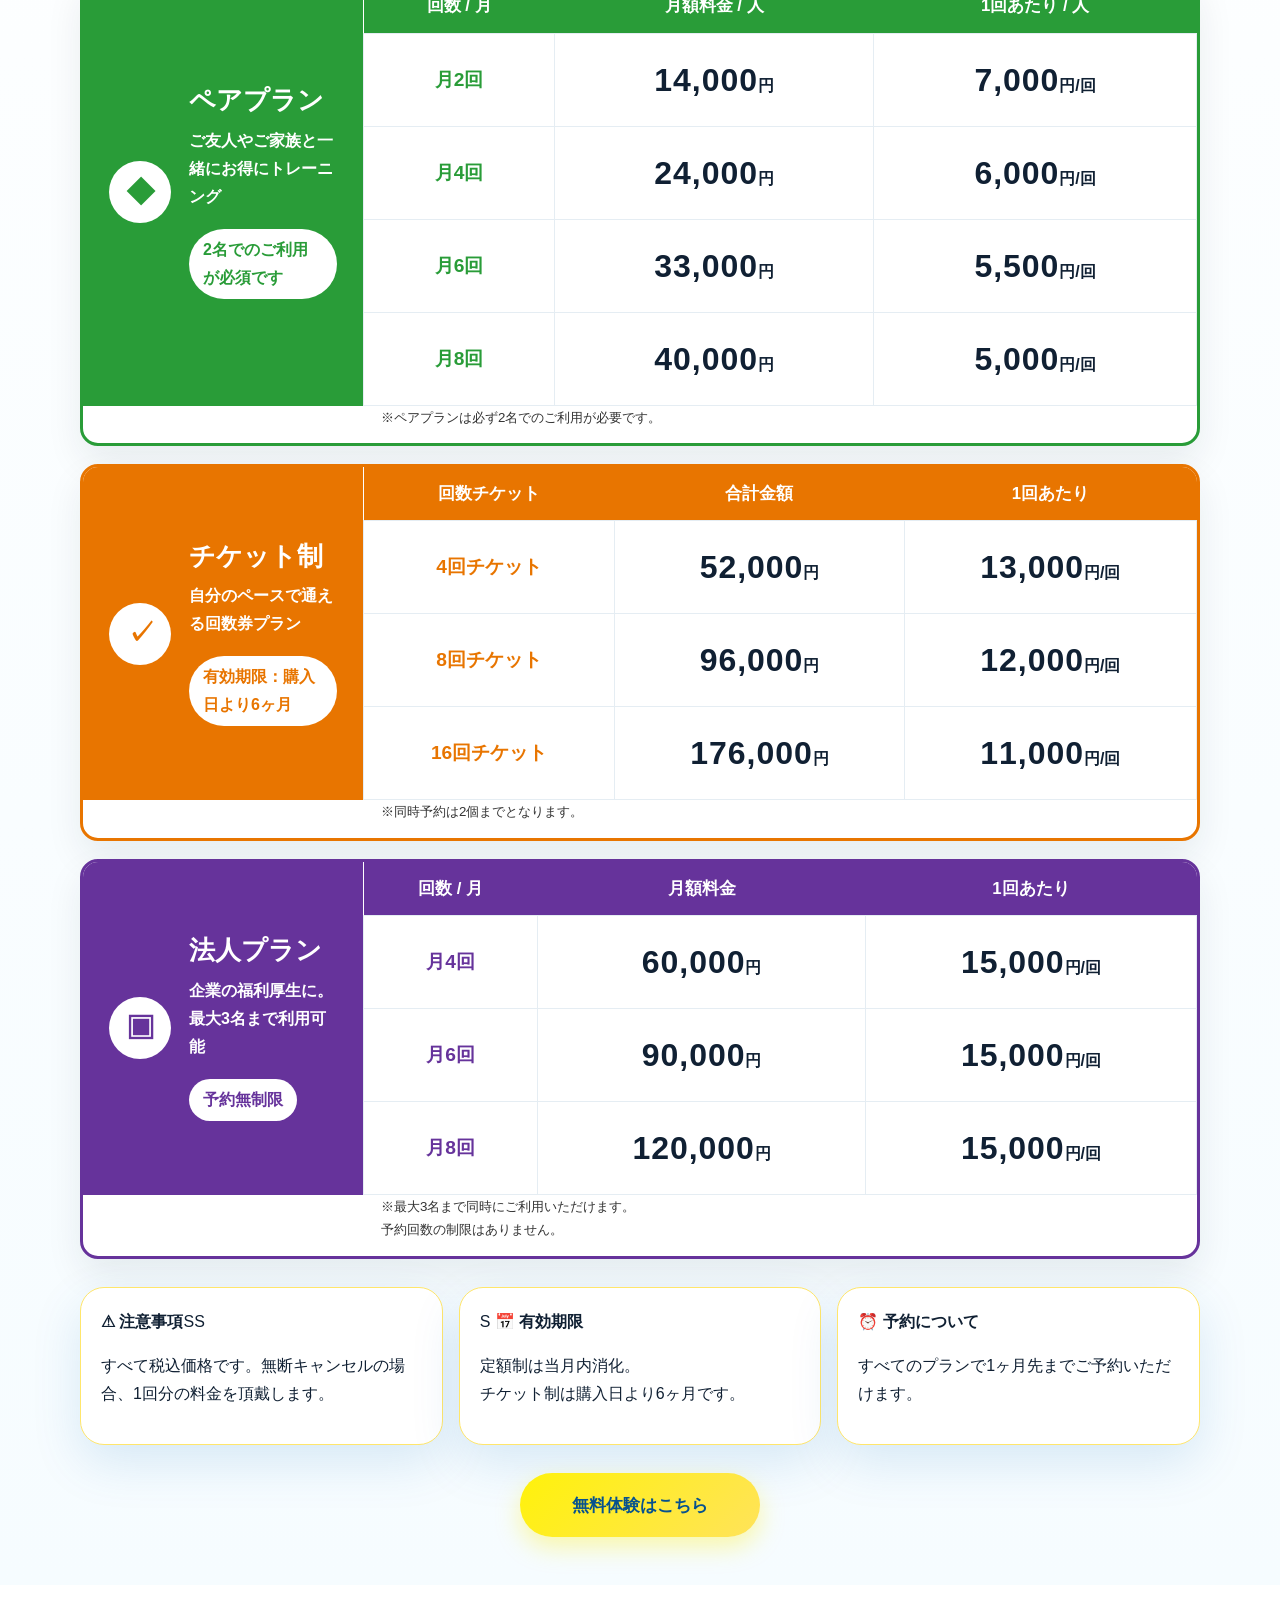
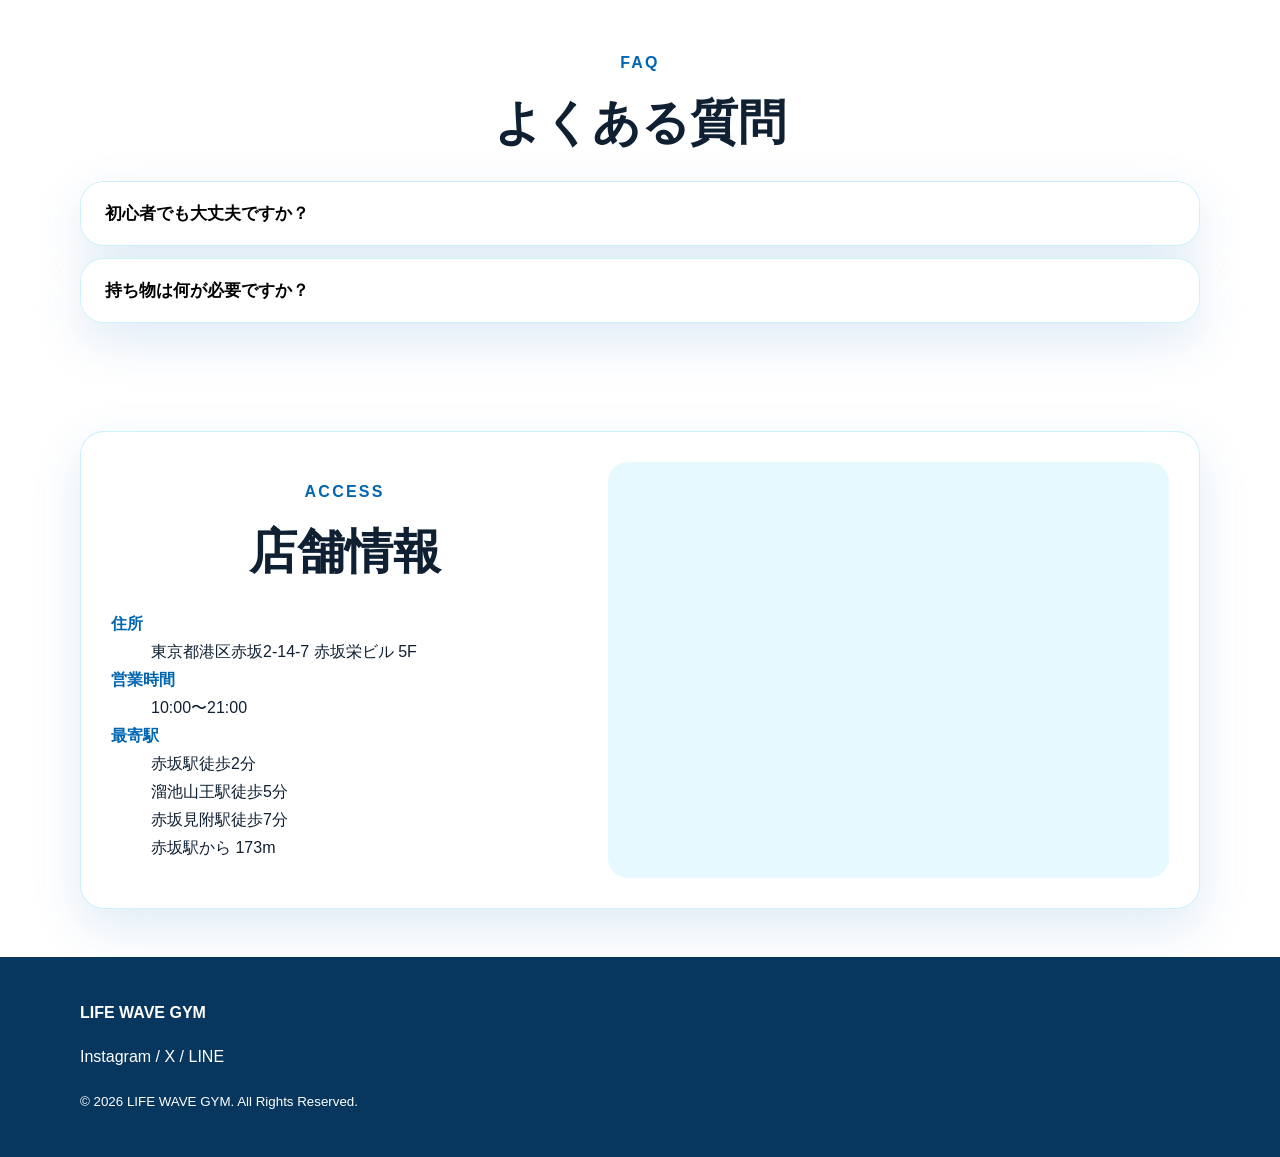
==== commit 91365725: "Add files via upload" ====
--- a/index.html
+++ b/index.html
@@ -177,7 +177,7 @@
               <div class="program-body">
                 <p class="program-copy">まずはサービスを体験したい方へ</p>
                 <div class="program-price">
-                  <span>¥</span>39,800<small>税込</small>
+                  <span>¥</span>29,800<small>税込</small>
                 </div>
                 <div class="program-items">
                   <div><b>パーソナルトレーニング</b><span>1回</span></div>
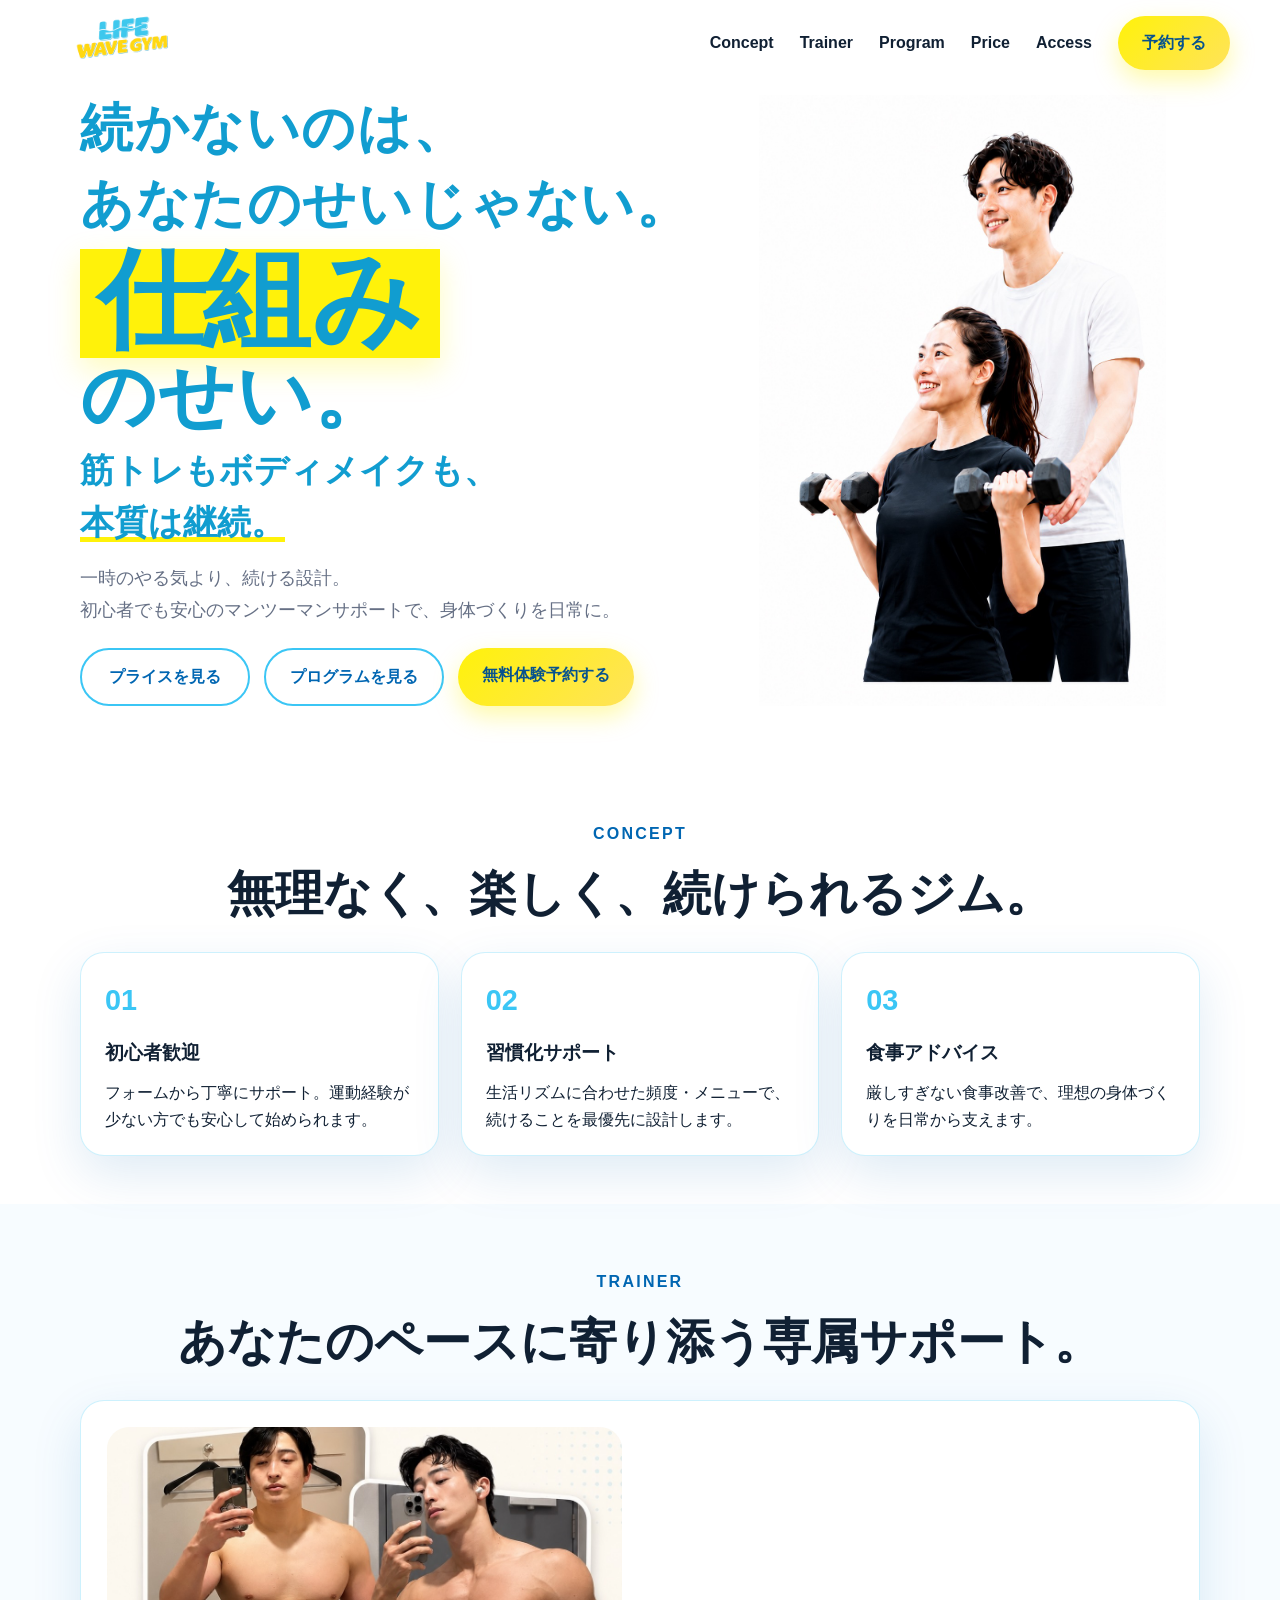
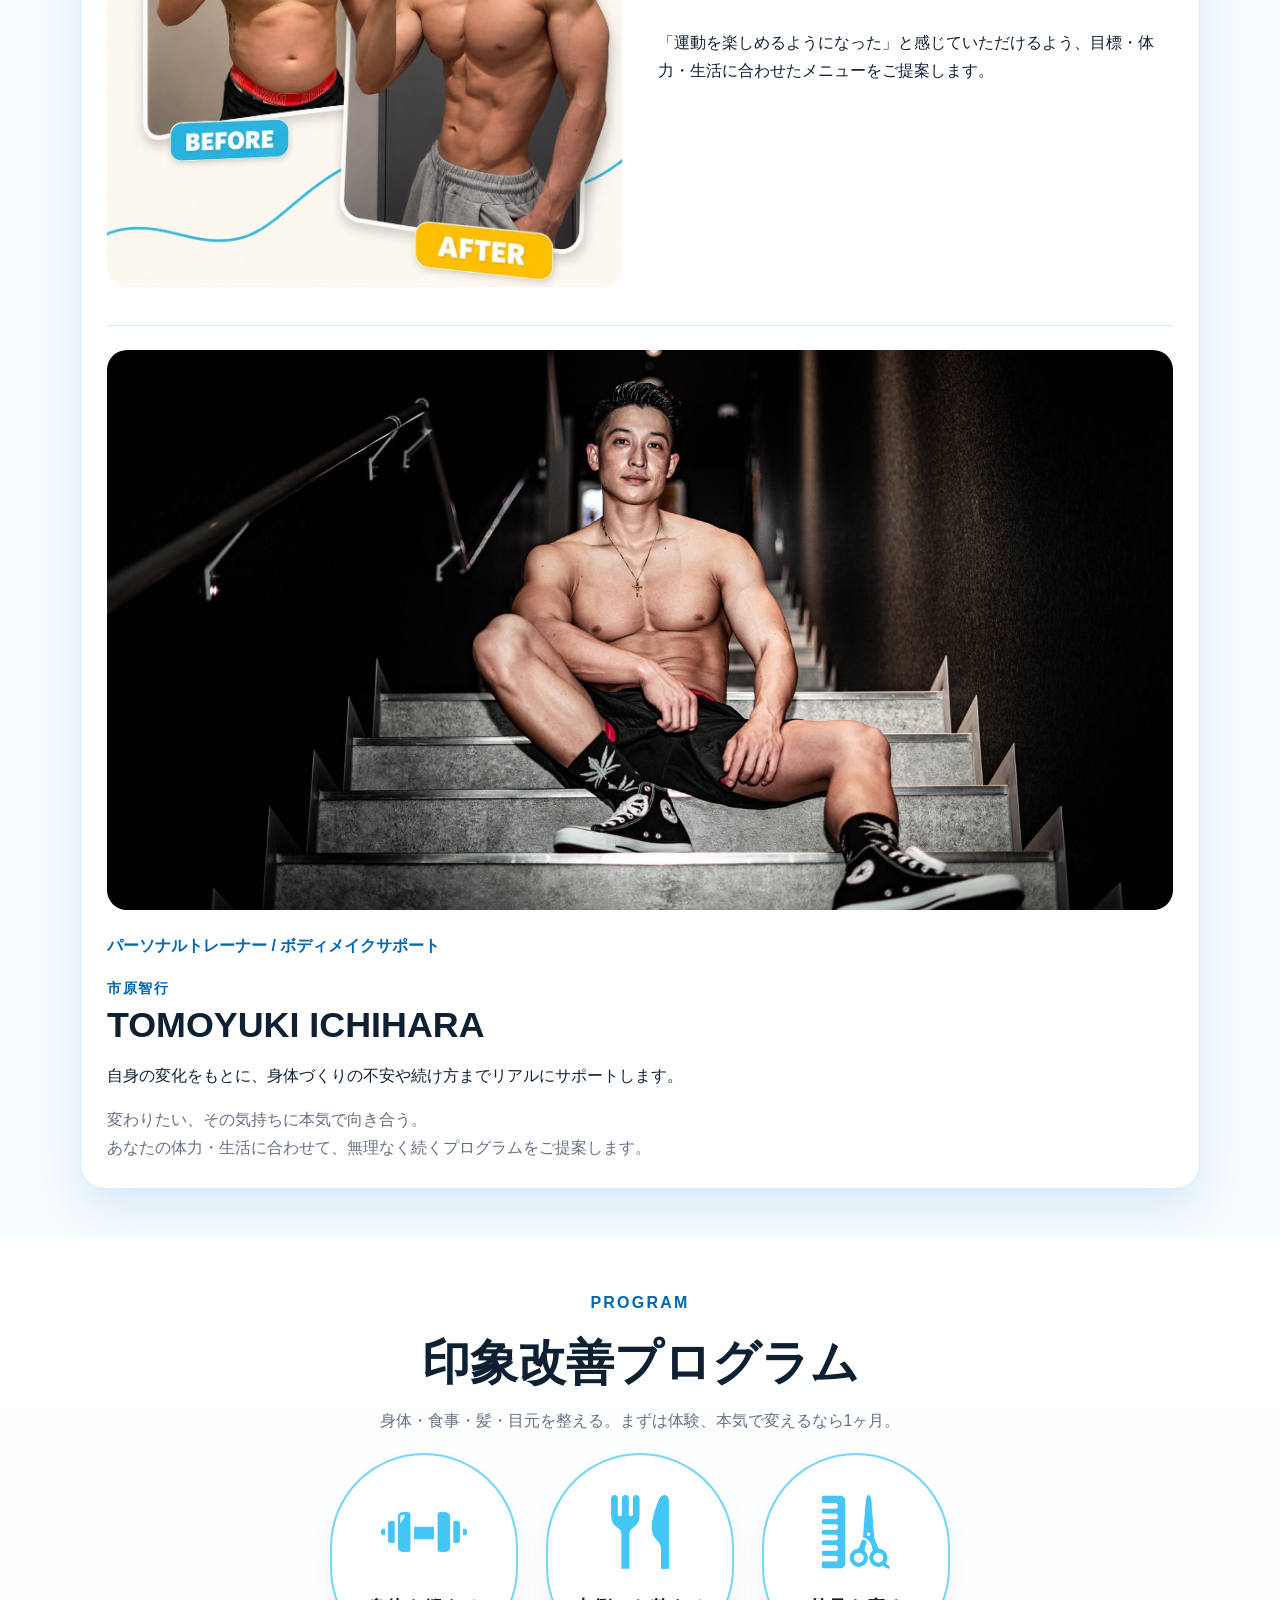
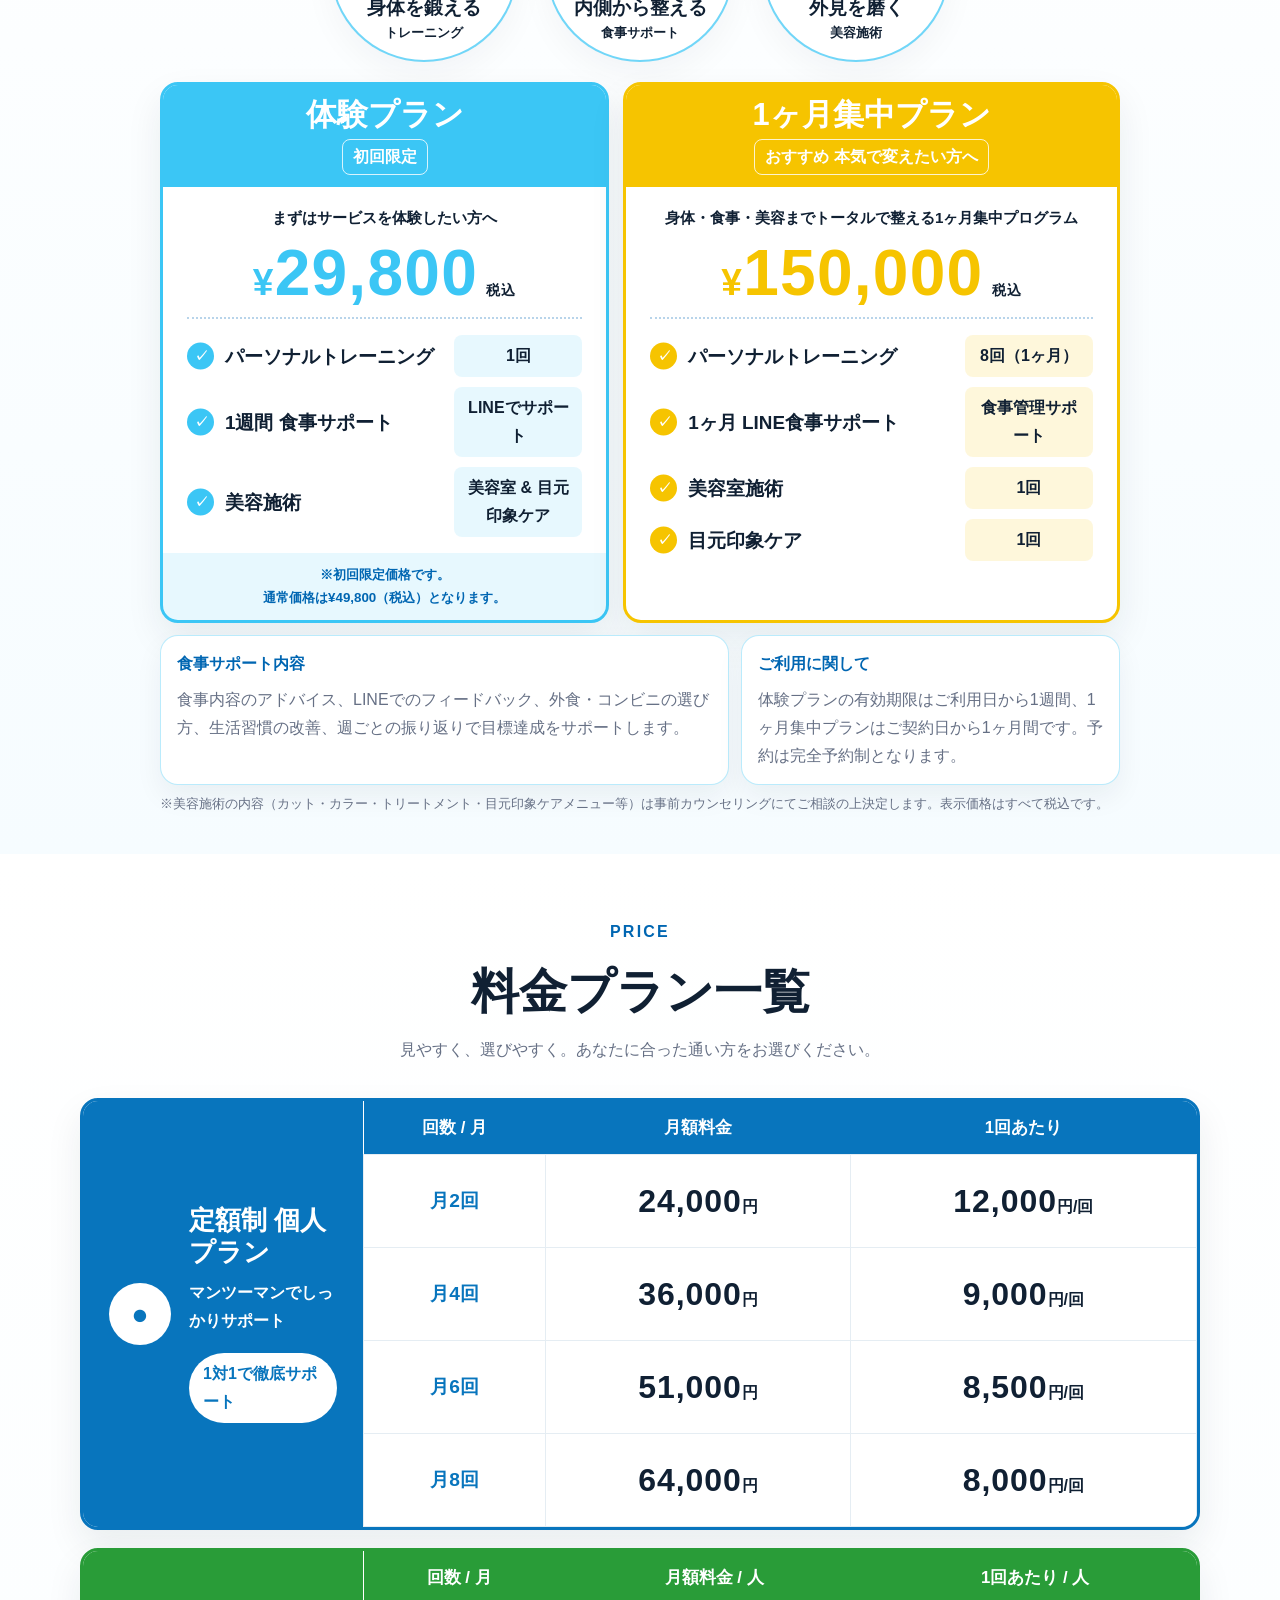
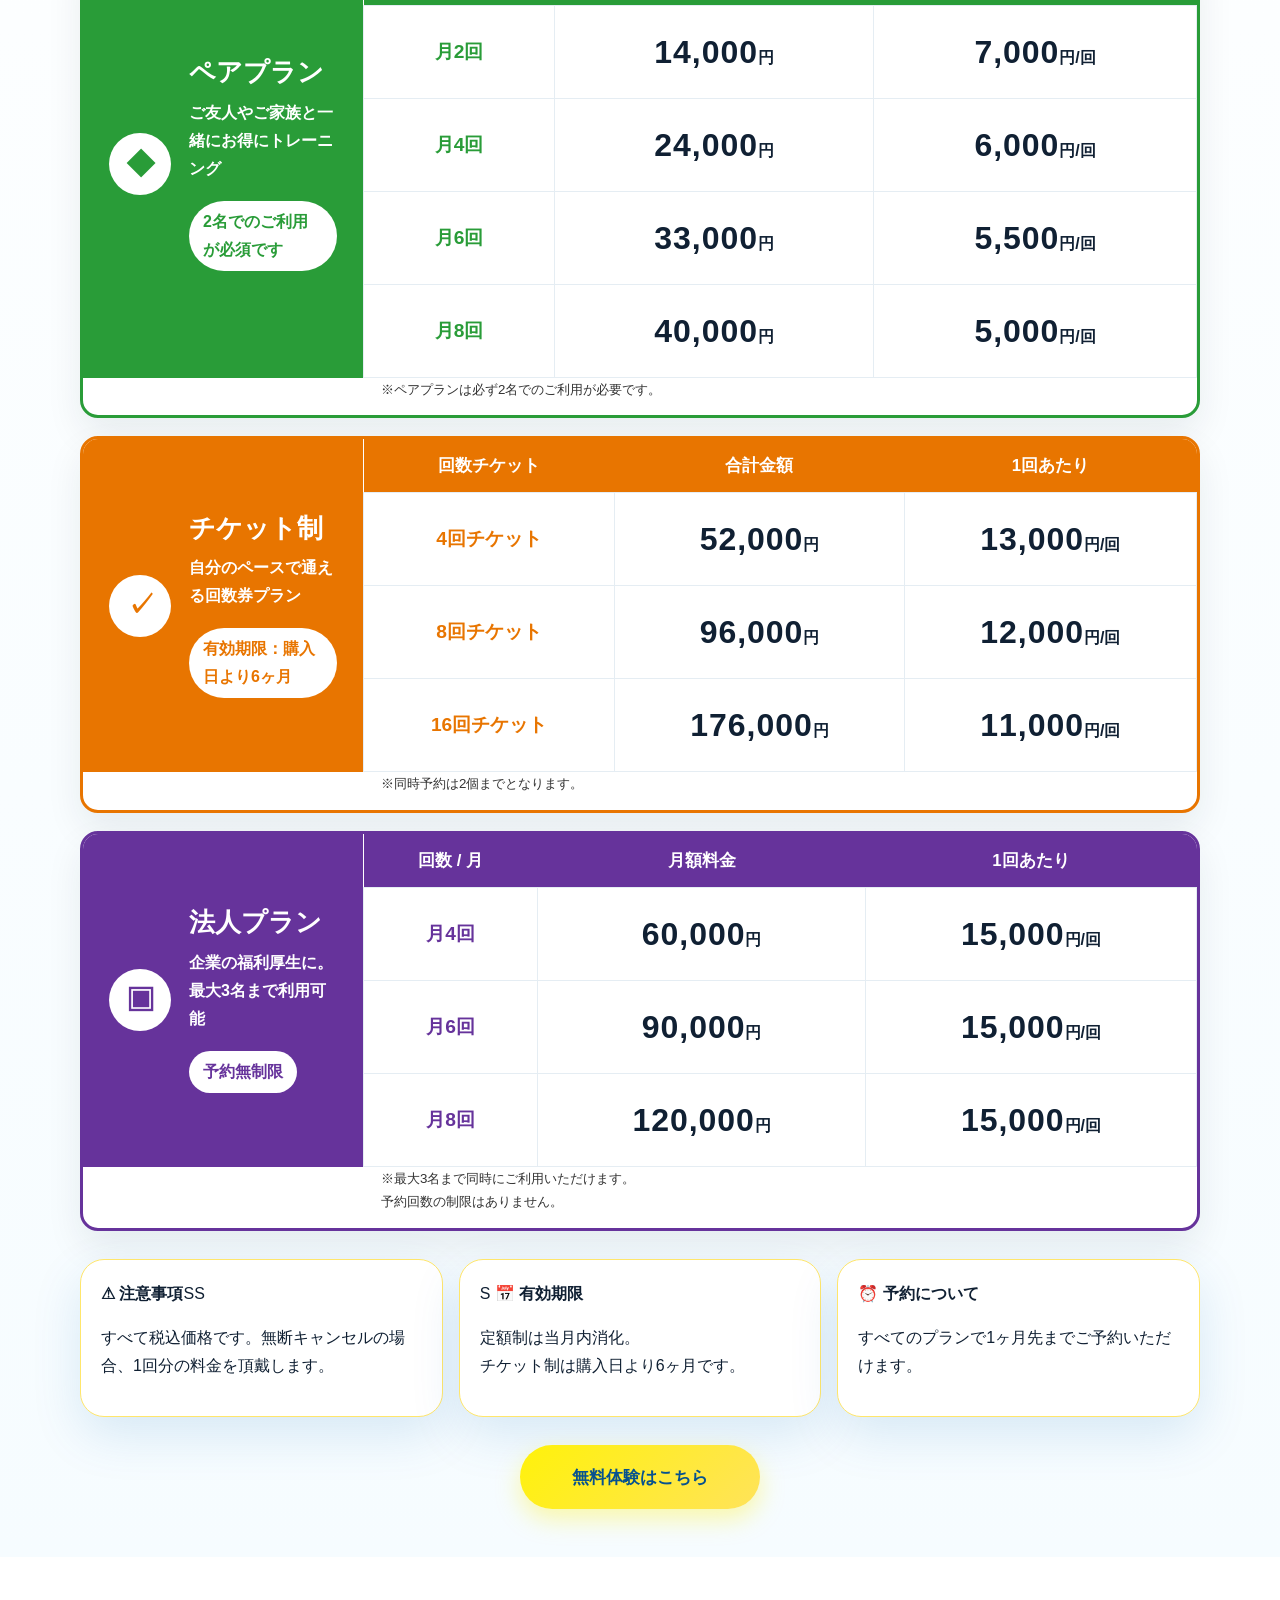
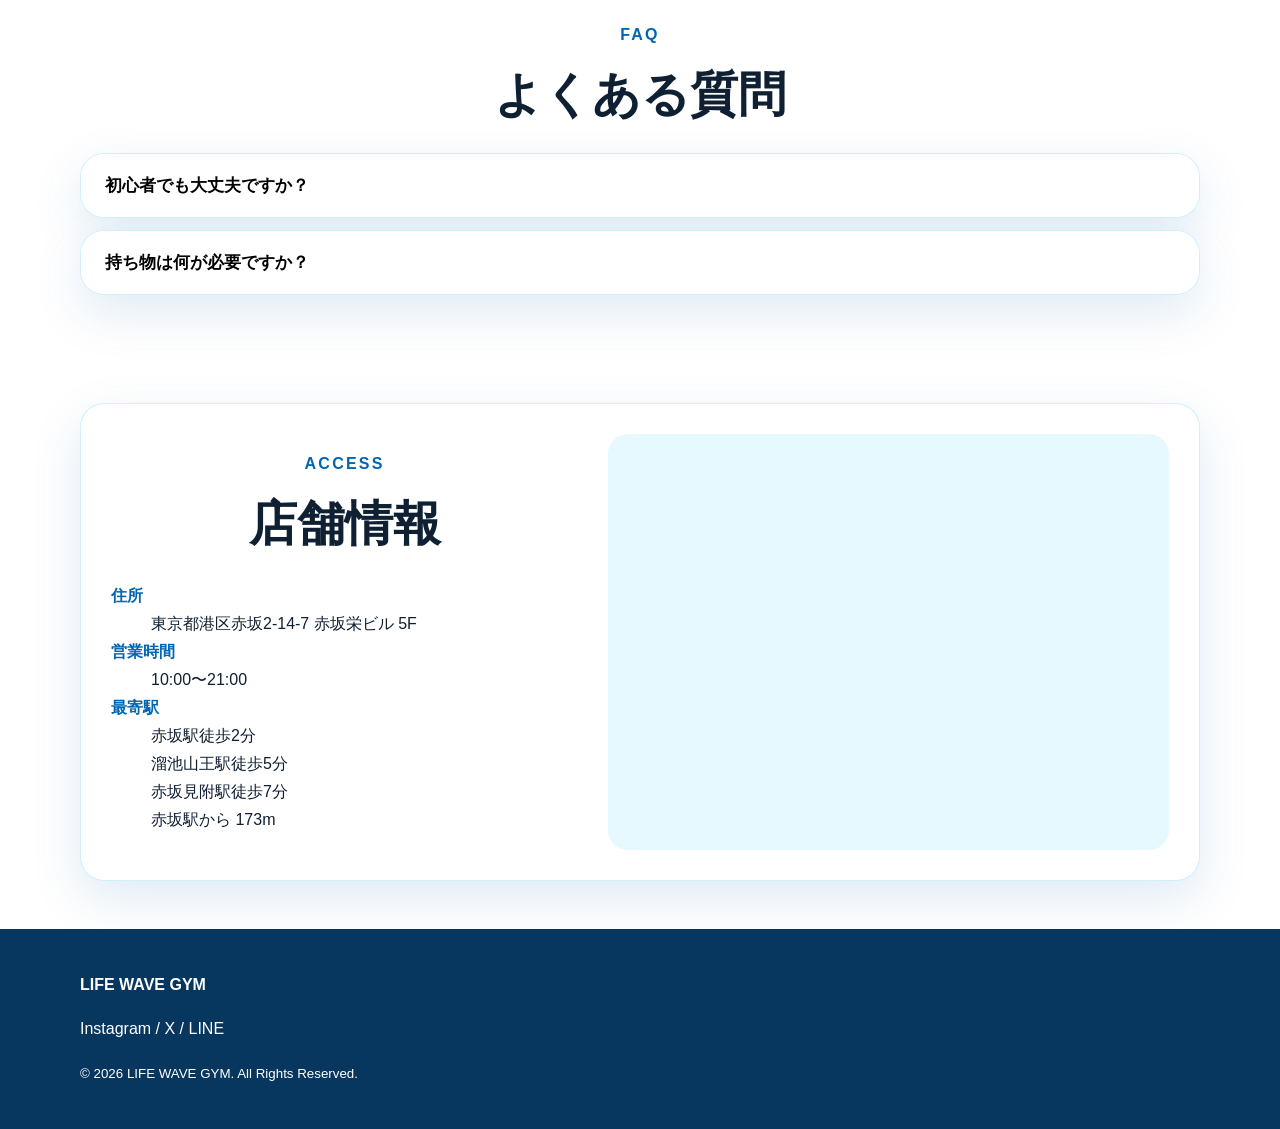
==== commit 4a881d05: "Add files via upload" ====
--- a/index.html
+++ b/index.html
@@ -186,7 +186,7 @@
                   </div>
                   <div>
                     <b>美容施術</b
-                    ><span>美容室 or 目元印象ケア どちらか1つ選択</span>
+                    ><span>美容室 & 目元印象ケア</span>
                   </div>
                 </div>
               </div>
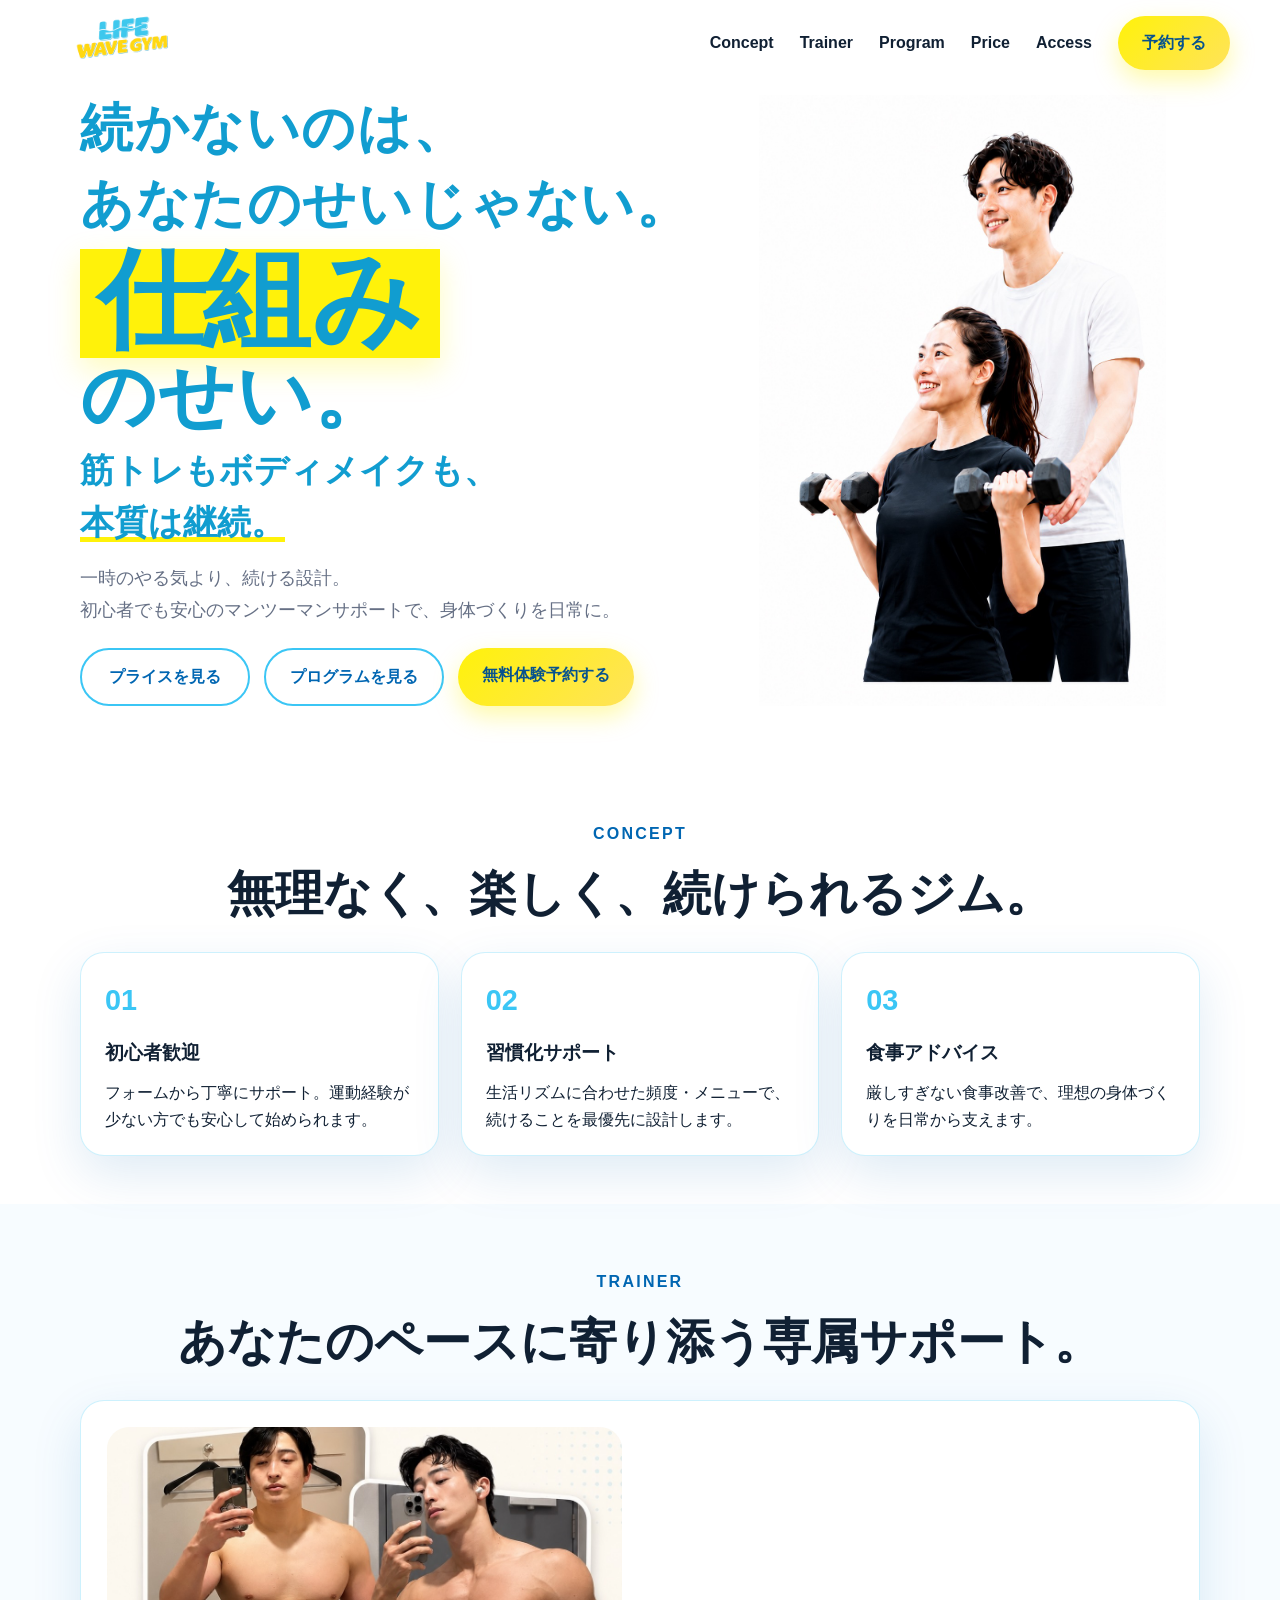
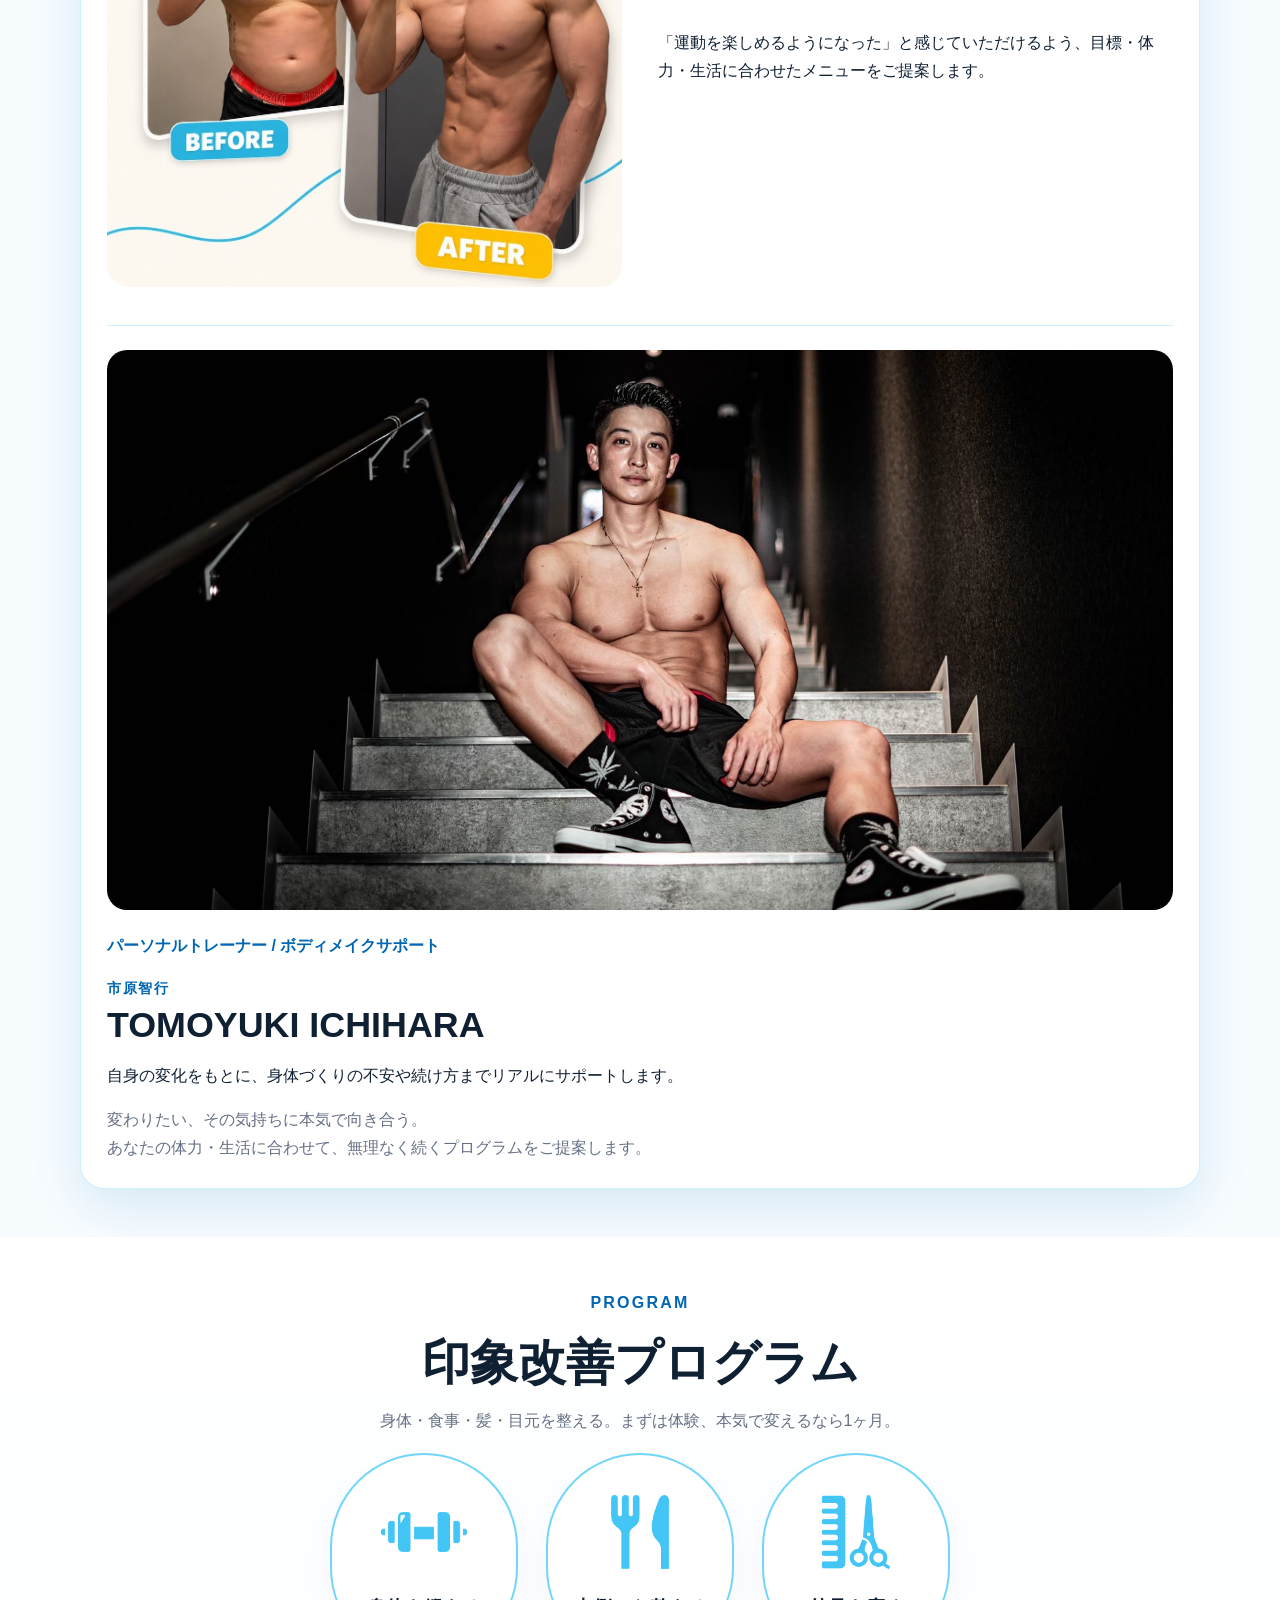
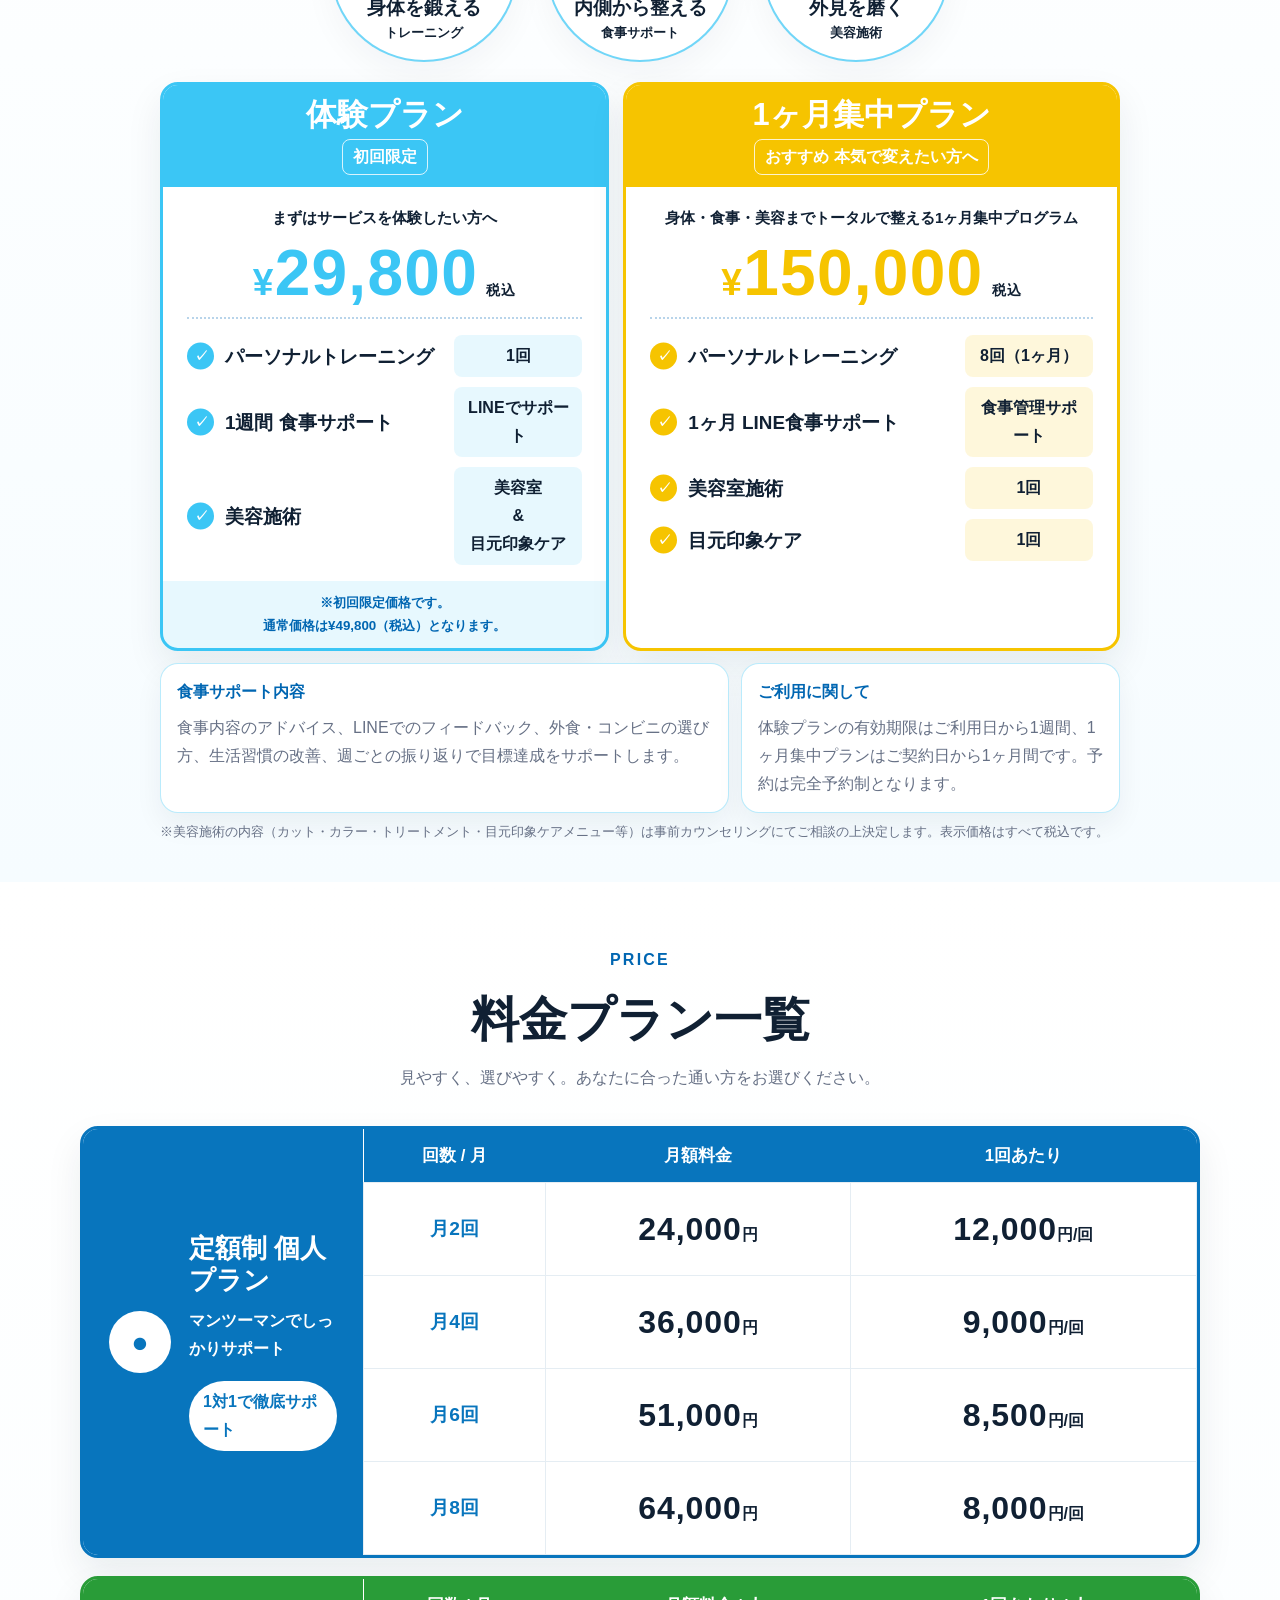
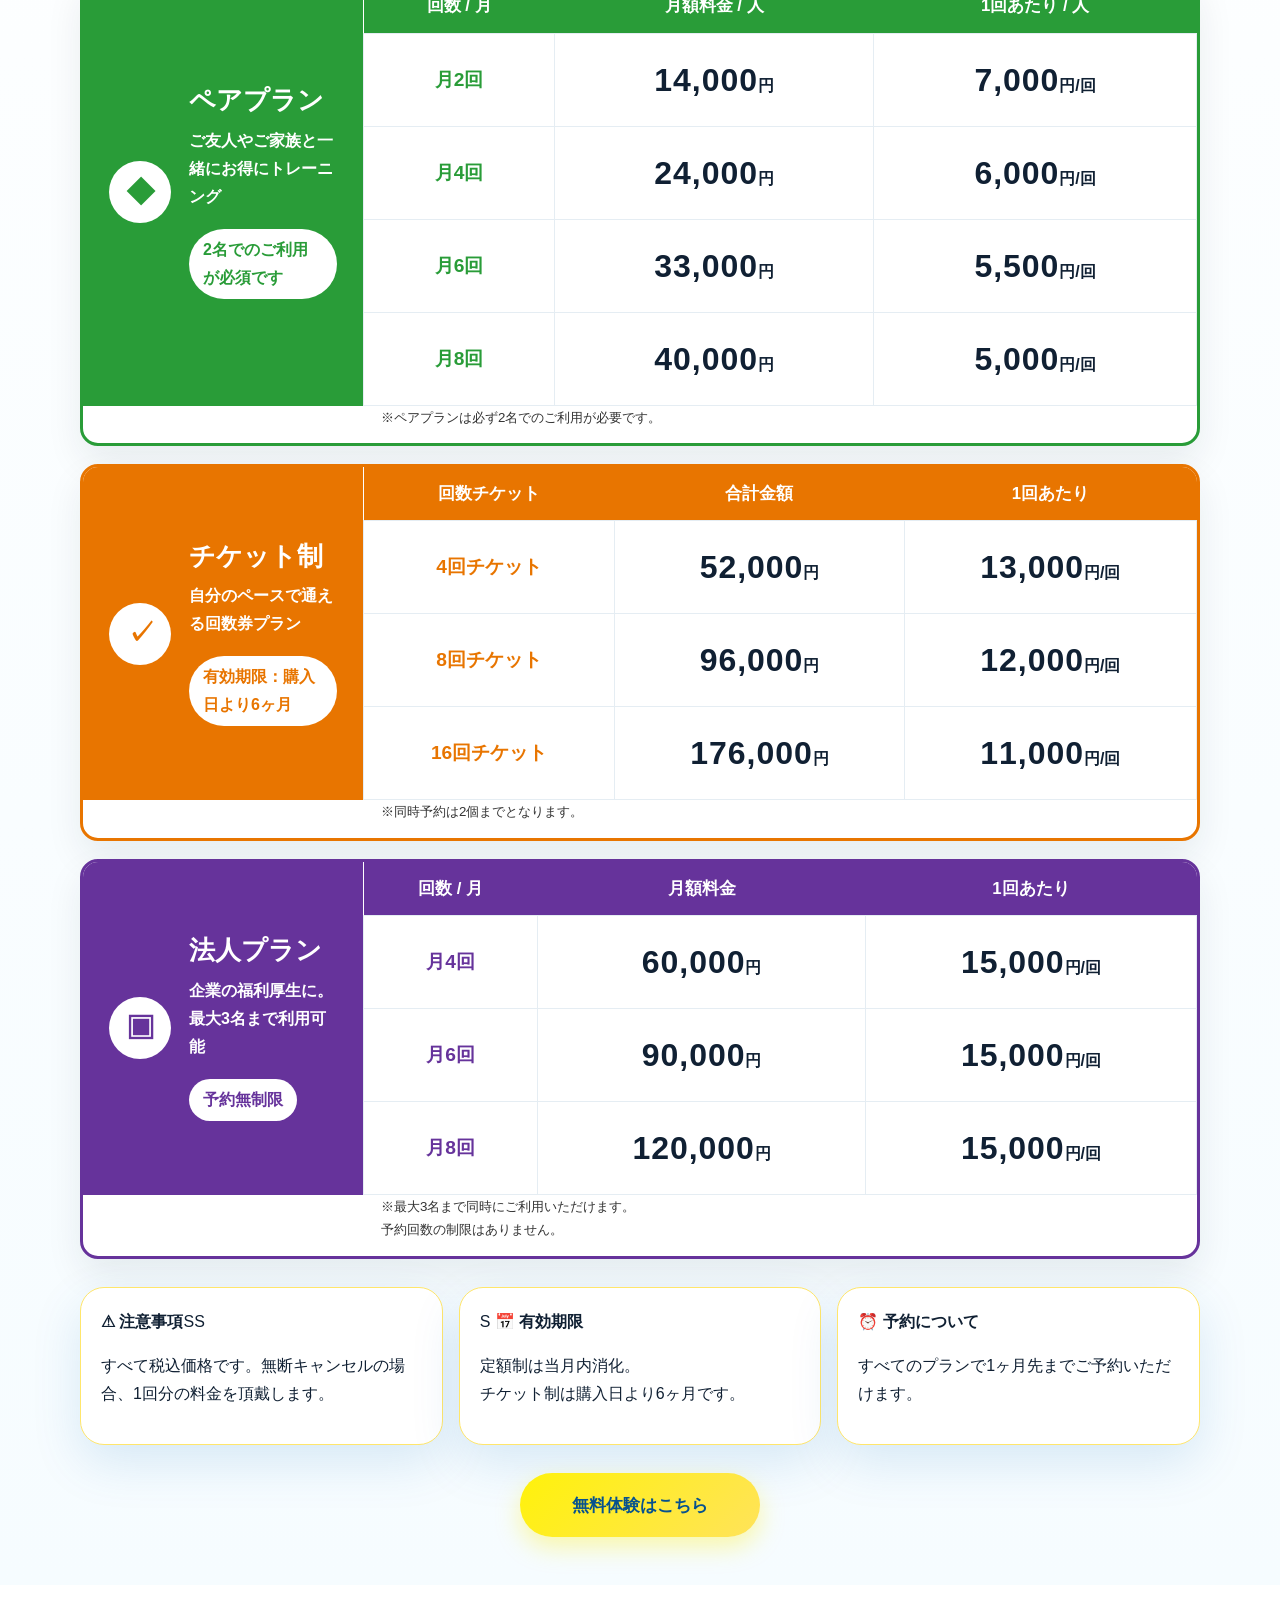
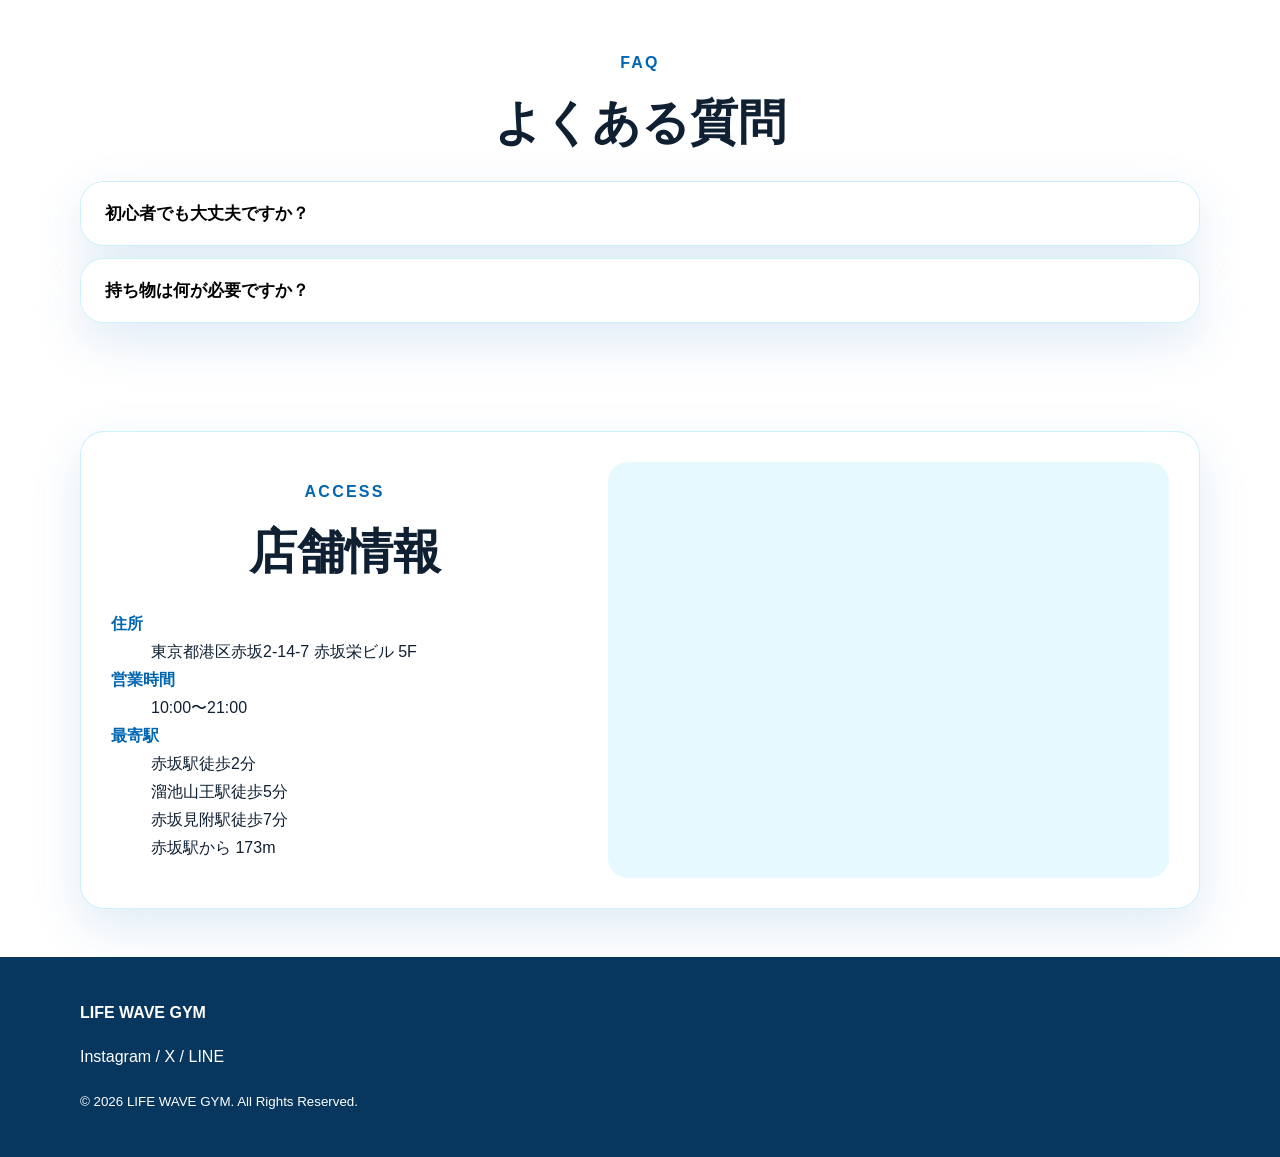
==== commit a51f0643: "Add files via upload" ====
--- a/index.html
+++ b/index.html
@@ -186,7 +186,7 @@
                   </div>
                   <div>
                     <b>美容施術</b
-                    ><span>美容室 & 目元印象ケア</span>
+                    ><span>美容室<br />&<br />目元印象ケア</span>
                   </div>
                 </div>
               </div>
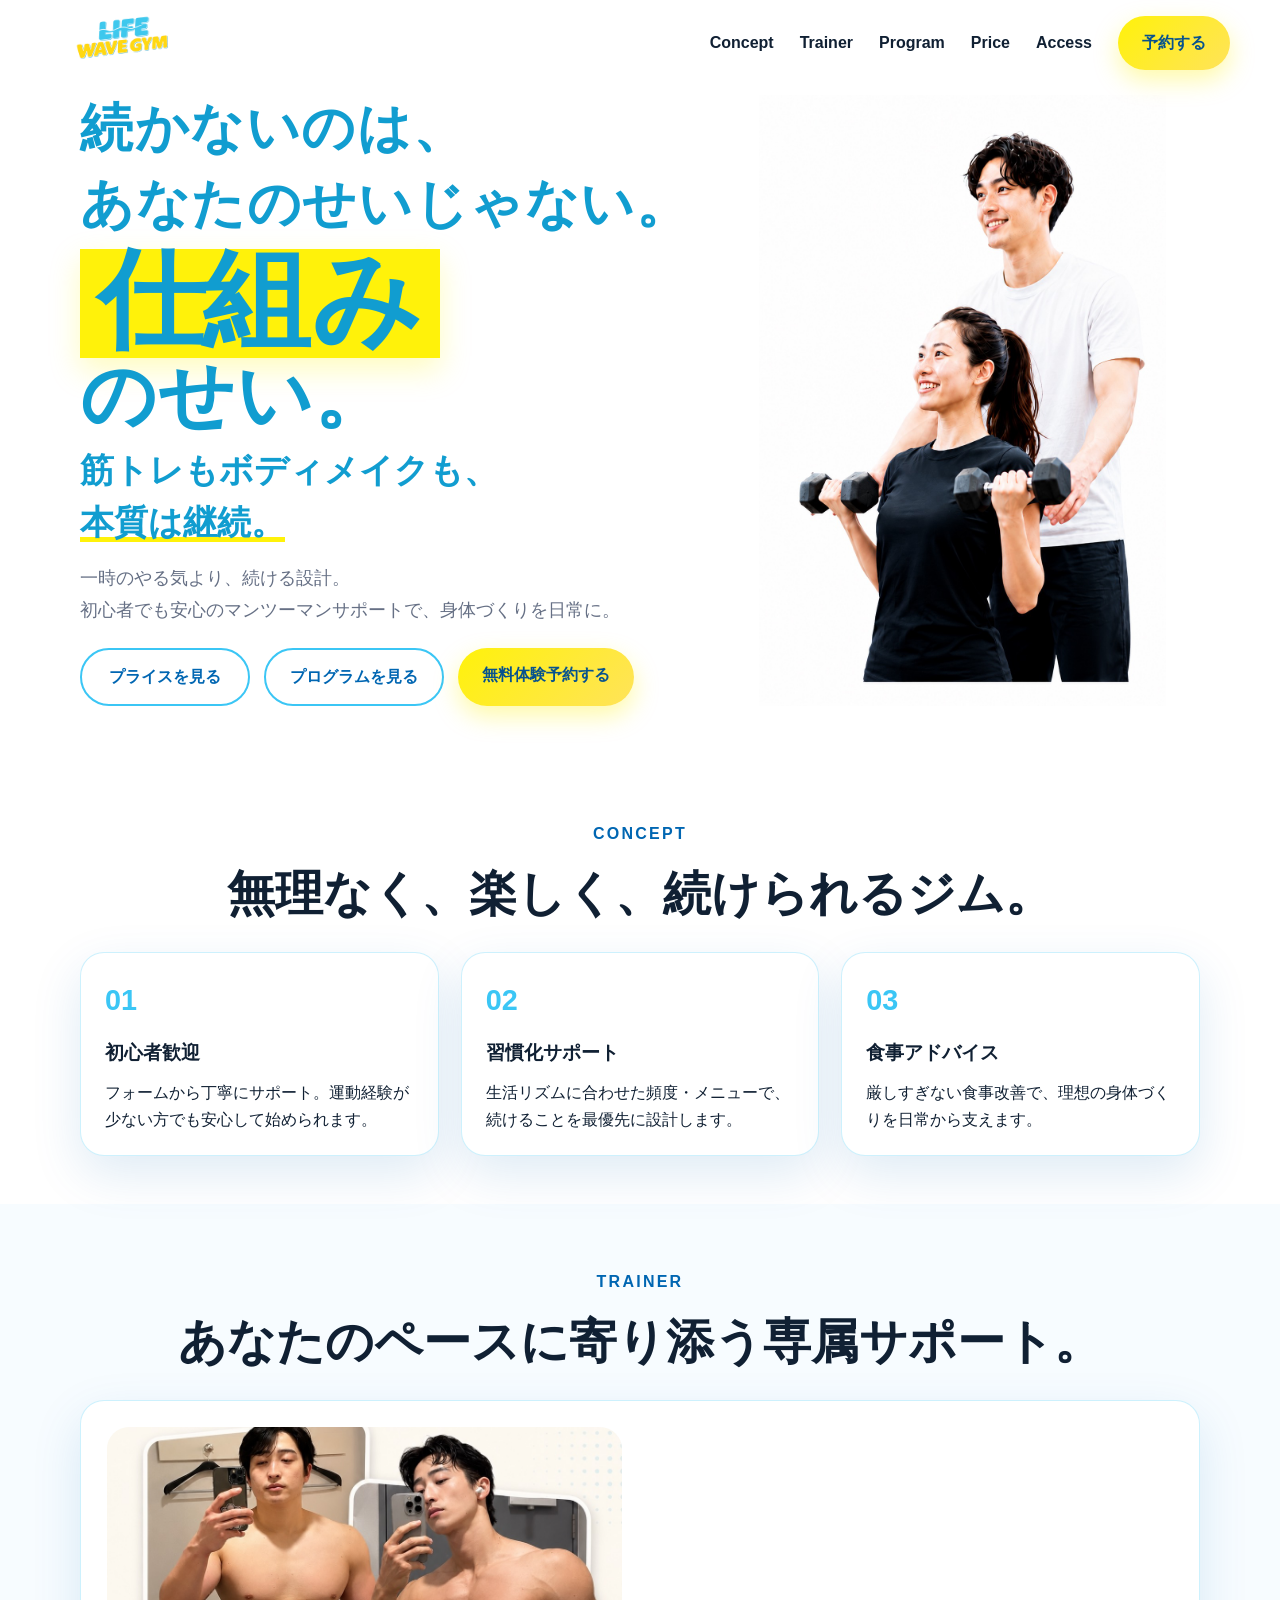
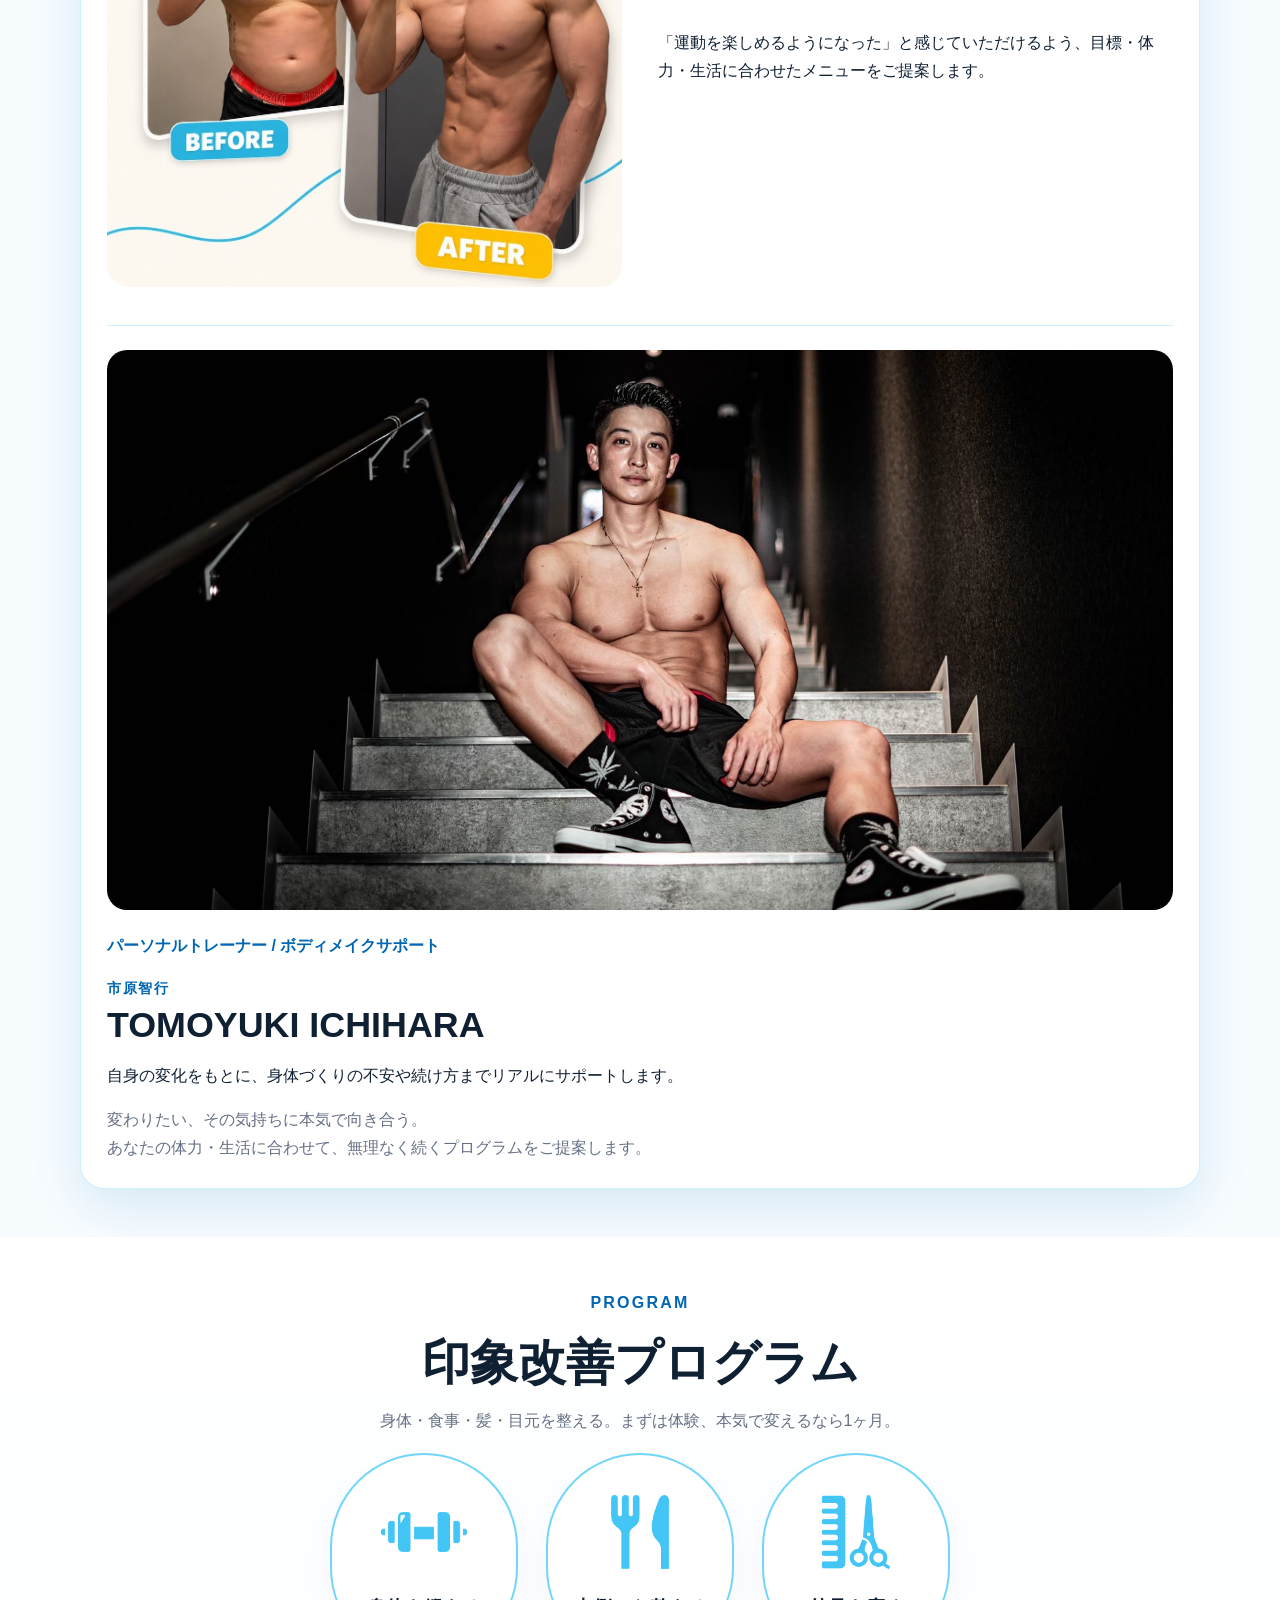
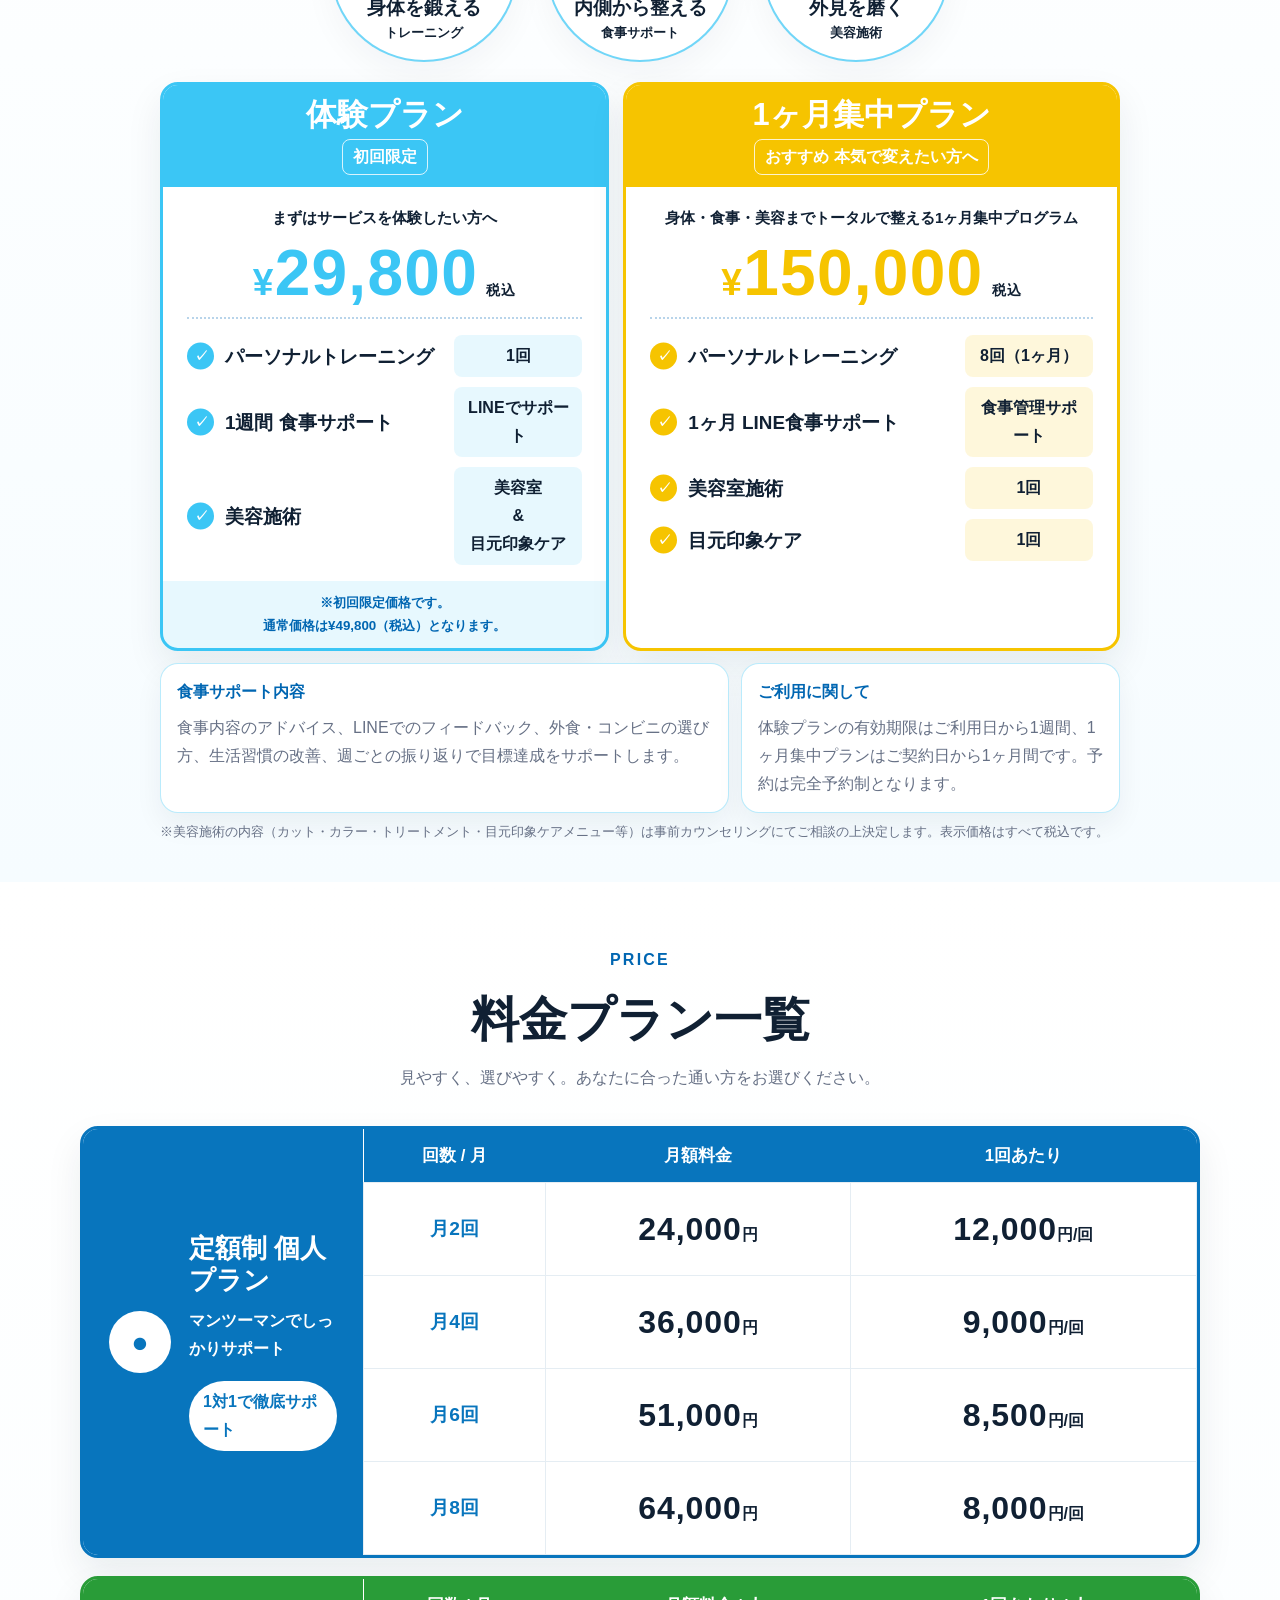
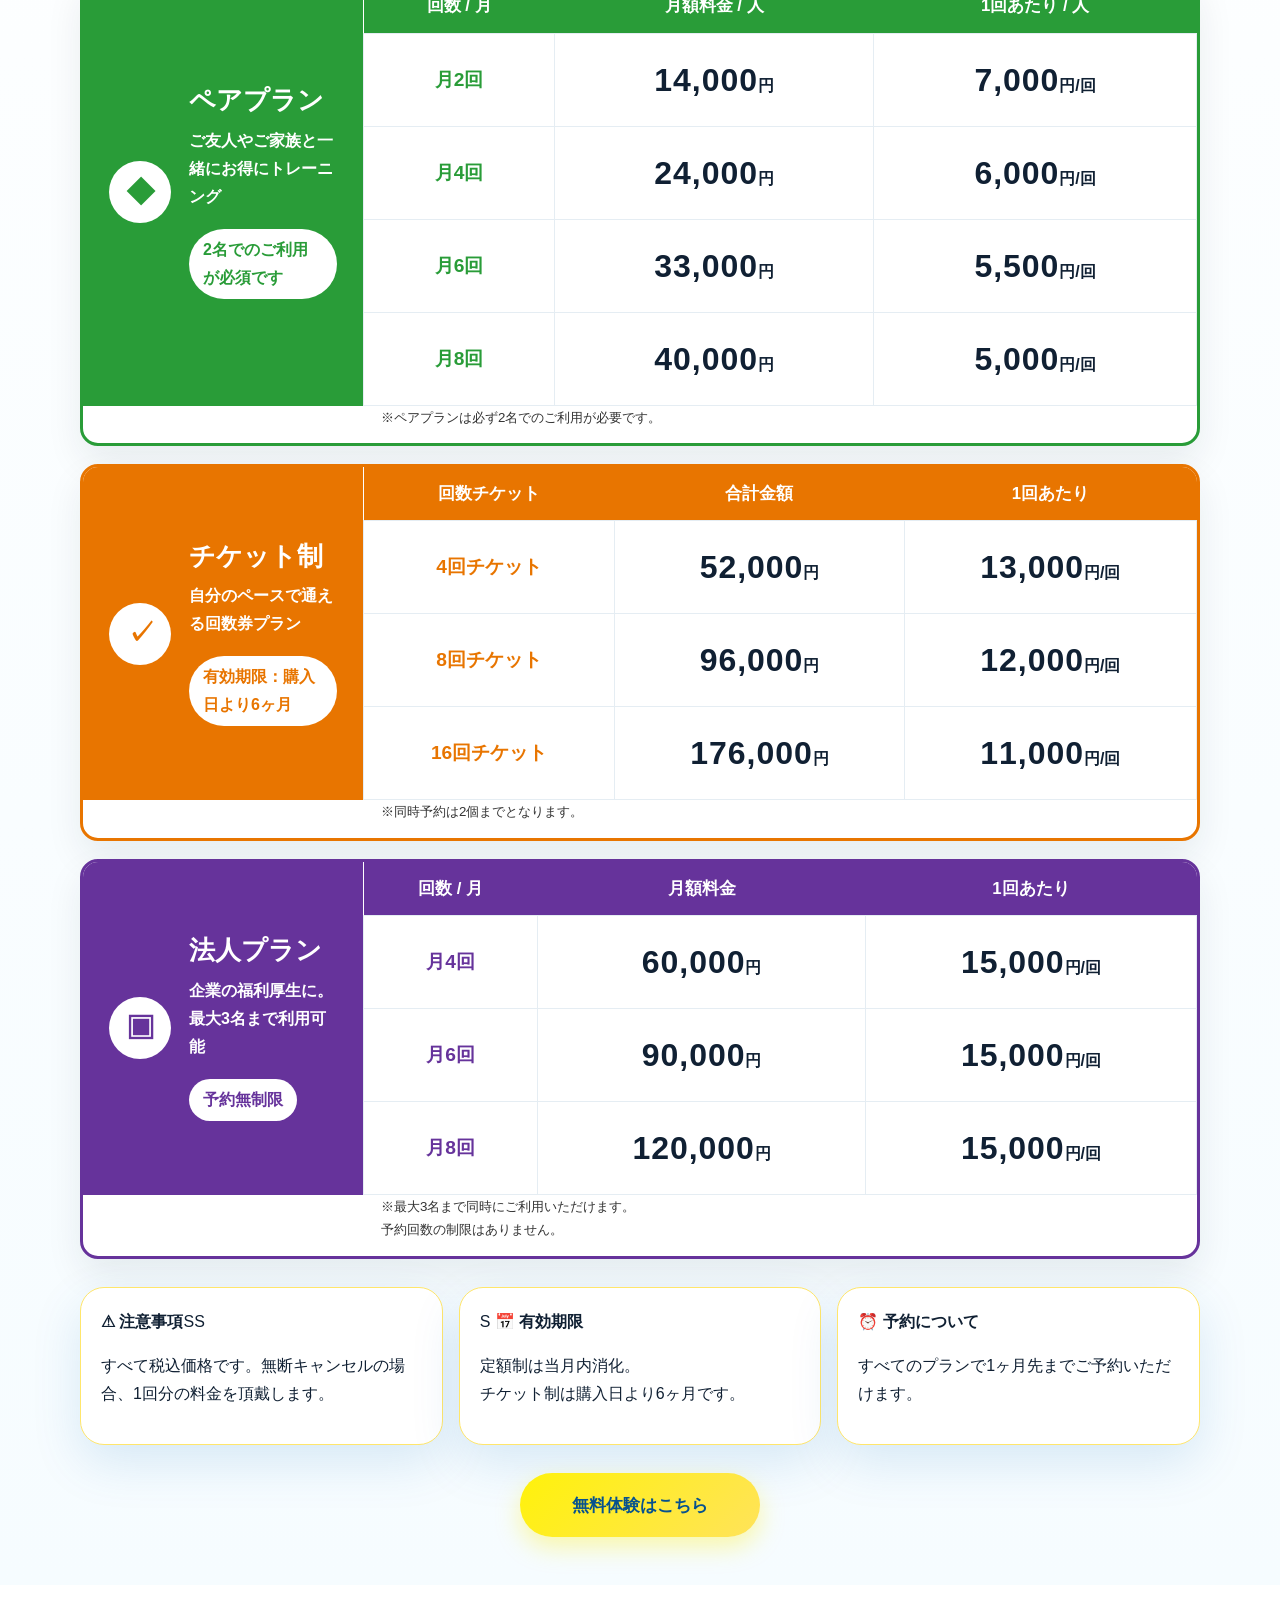
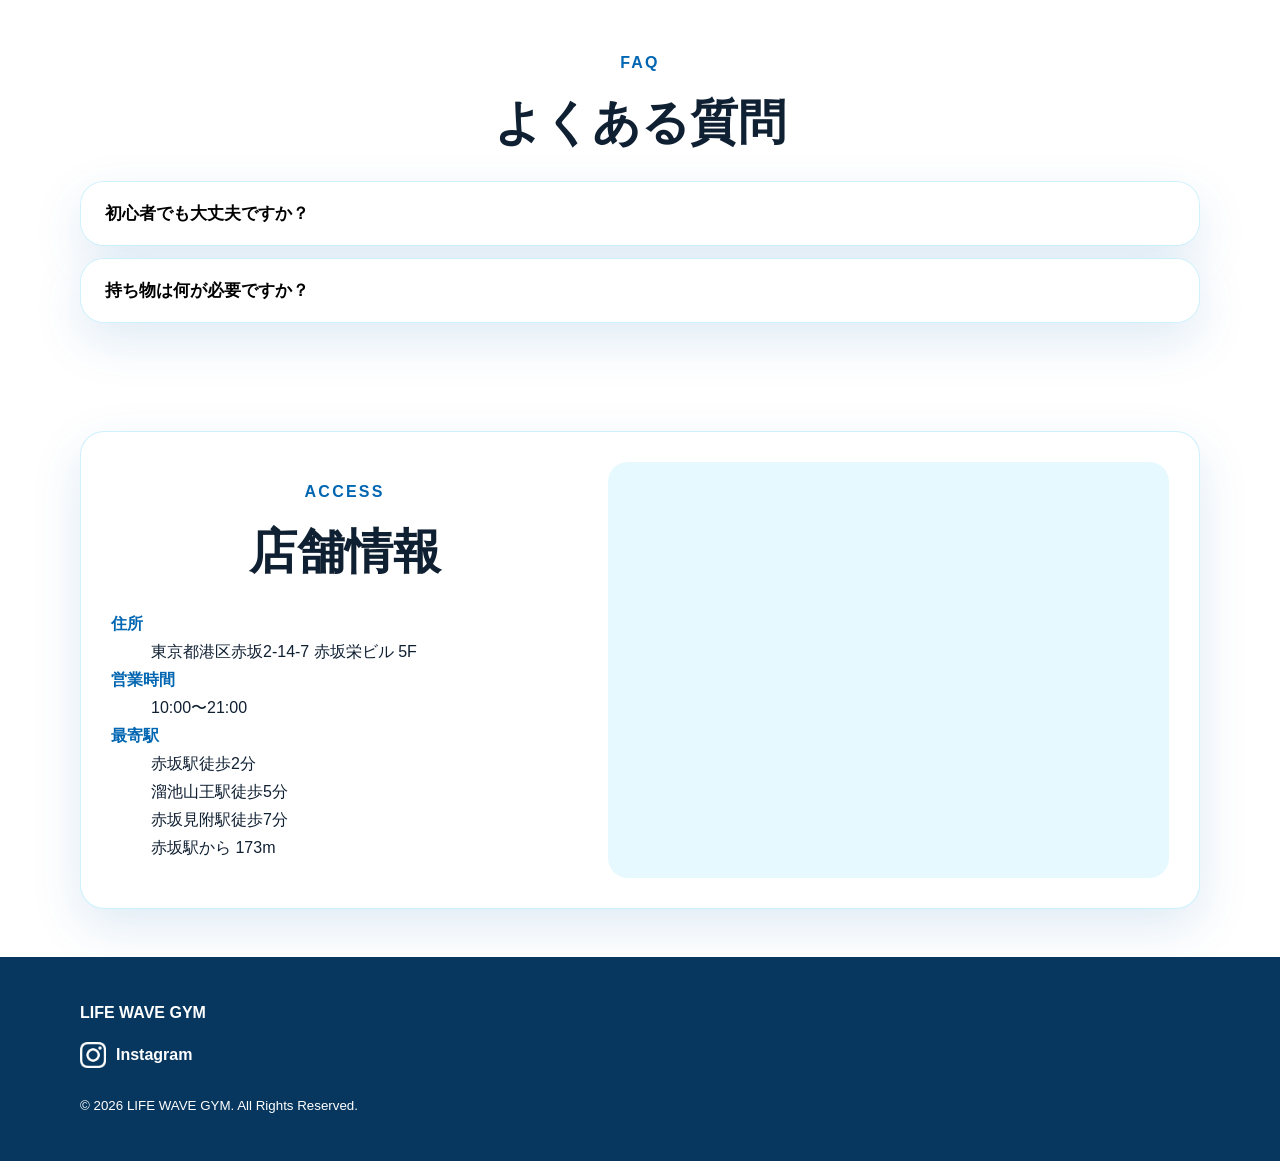
==== commit 6159b984: "Add files via upload" ====
--- a/index.html
+++ b/index.html
@@ -31,7 +31,7 @@
           <a href="#program">Program</a>
           <a href="#price">Price</a>
           <a href="#access">Access</a>
-          <a href="#reserve" class="nav-cta">予約する</a>
+          <a href="https://www.instagram.com/life_wave_gym/" class="nav-cta">予約する</a>
         </nav>
       </div>
     </header>
@@ -56,7 +56,7 @@
             <div class="hero-actions">
               <a href="#price" class="btn ghost">プライスを見る</a>
               <a href="#program" class="btn ghost">プログラムを見る</a>
-              <a href="#reserve" class="btn primary">無料体験予約する</a>
+              <a href="https://www.instagram.com/life_wave_gym/" class="btn primary">無料体験予約する</a>
             </div>
           </div>
           <div class="hero-visual">
@@ -474,11 +474,16 @@
       </section>
     </main>
 
-    <a href="#reserve" class="fixed-reserve">予約する</a>
+    <a href="https://www.instagram.com/life_wave_gym/" class="fixed-reserve">予約する</a>
     <footer>
       <div class="container">
         <strong>LIFE WAVE GYM</strong>
-        <p>Instagram / X / LINE</p>
+        <p class="footer-social">
+          <a href="https://www.instagram.com/life_wave_gym/" target="_blank" rel="noopener" aria-label="LIFE WAVE GYM Instagram">
+            <img src="Instagram_Glyph_White.png" alt="" aria-hidden="true" />
+            <span>Instagram</span>
+          </a>
+        </p>
         <small>© 2026 LIFE WAVE GYM. All Rights Reserved.</small>
       </div>
     </footer>
--- a/style.css
+++ b/style.css
@@ -876,6 +876,23 @@
   color: #fff;
 }
 
+.footer-social {
+  margin: 14px 0;
+}
+
+.footer-social a {
+  display: inline-flex;
+  align-items: center;
+  gap: 10px;
+  font-weight: 900;
+}
+
+.footer-social img {
+  width: 26px;
+  height: 26px;
+  object-fit: contain;
+}
+
 .section-reveal {
   opacity: 0;
   transform: translateY(32px);
